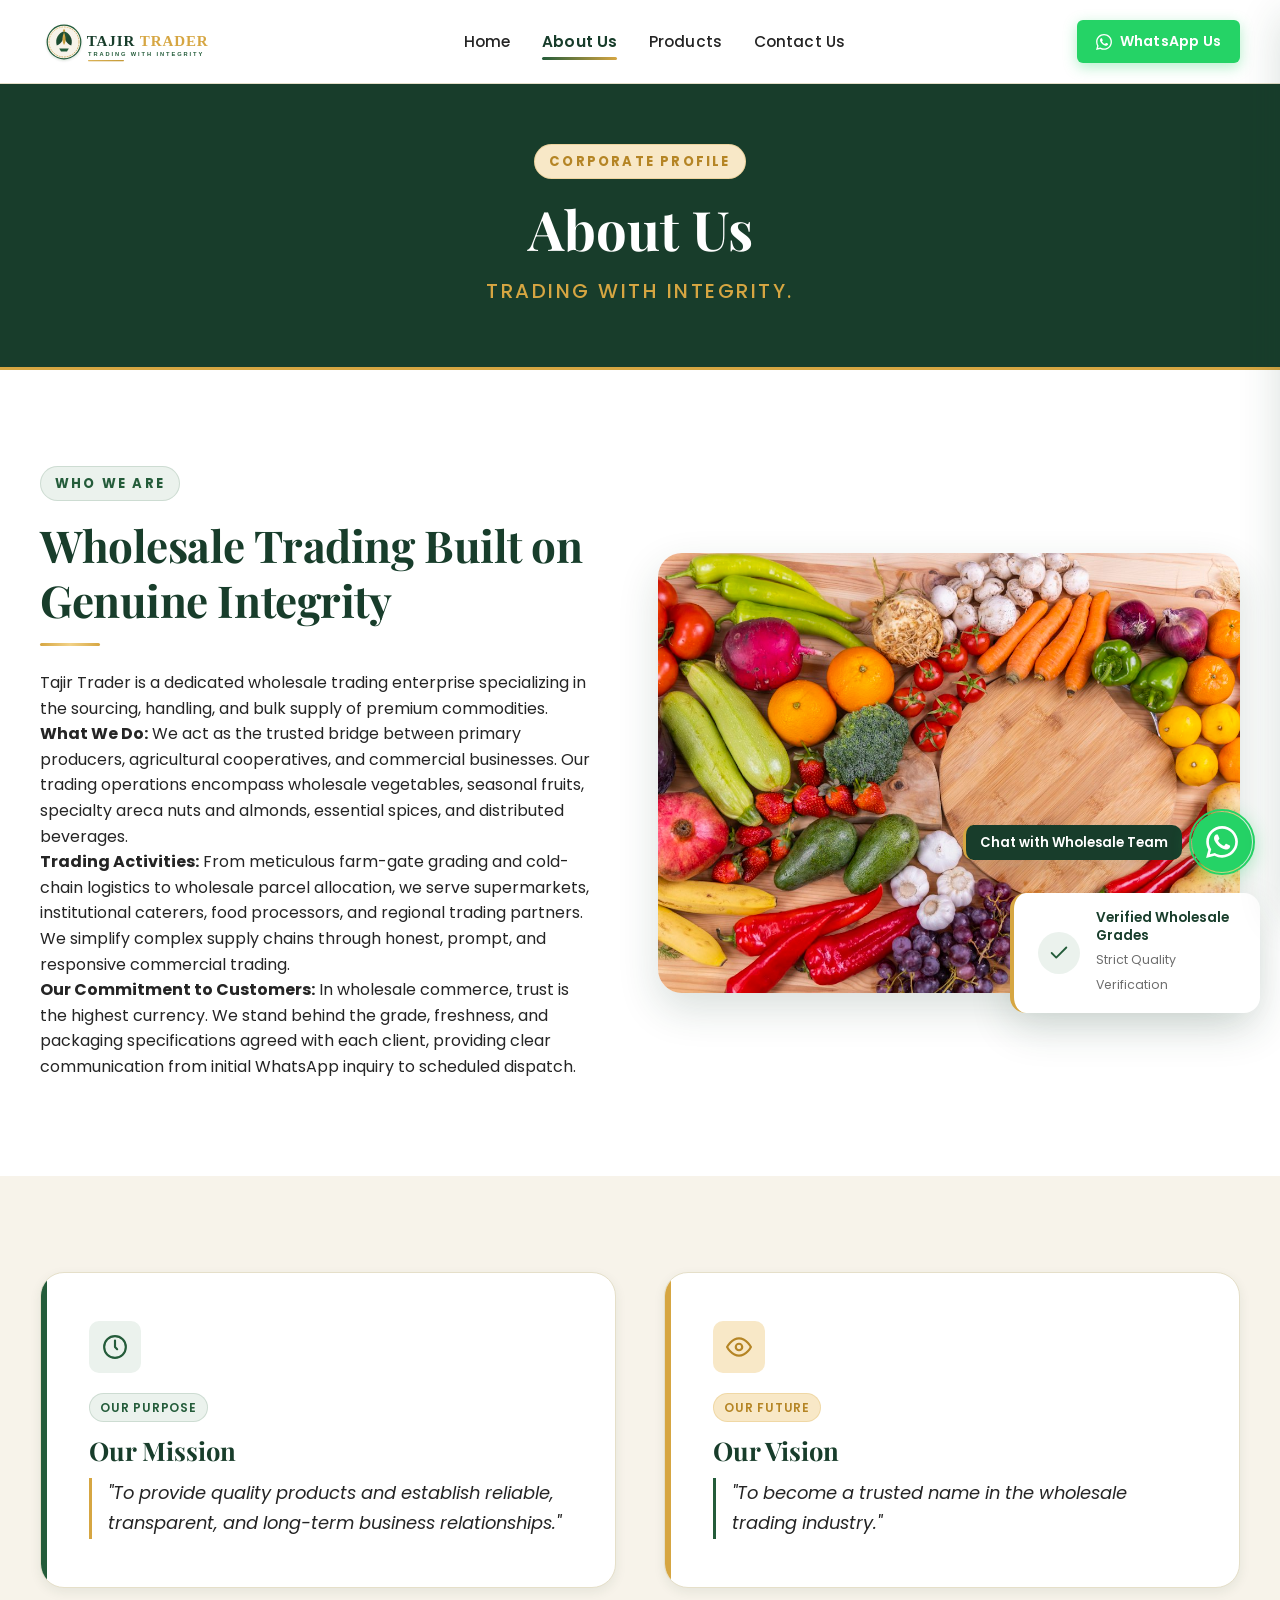
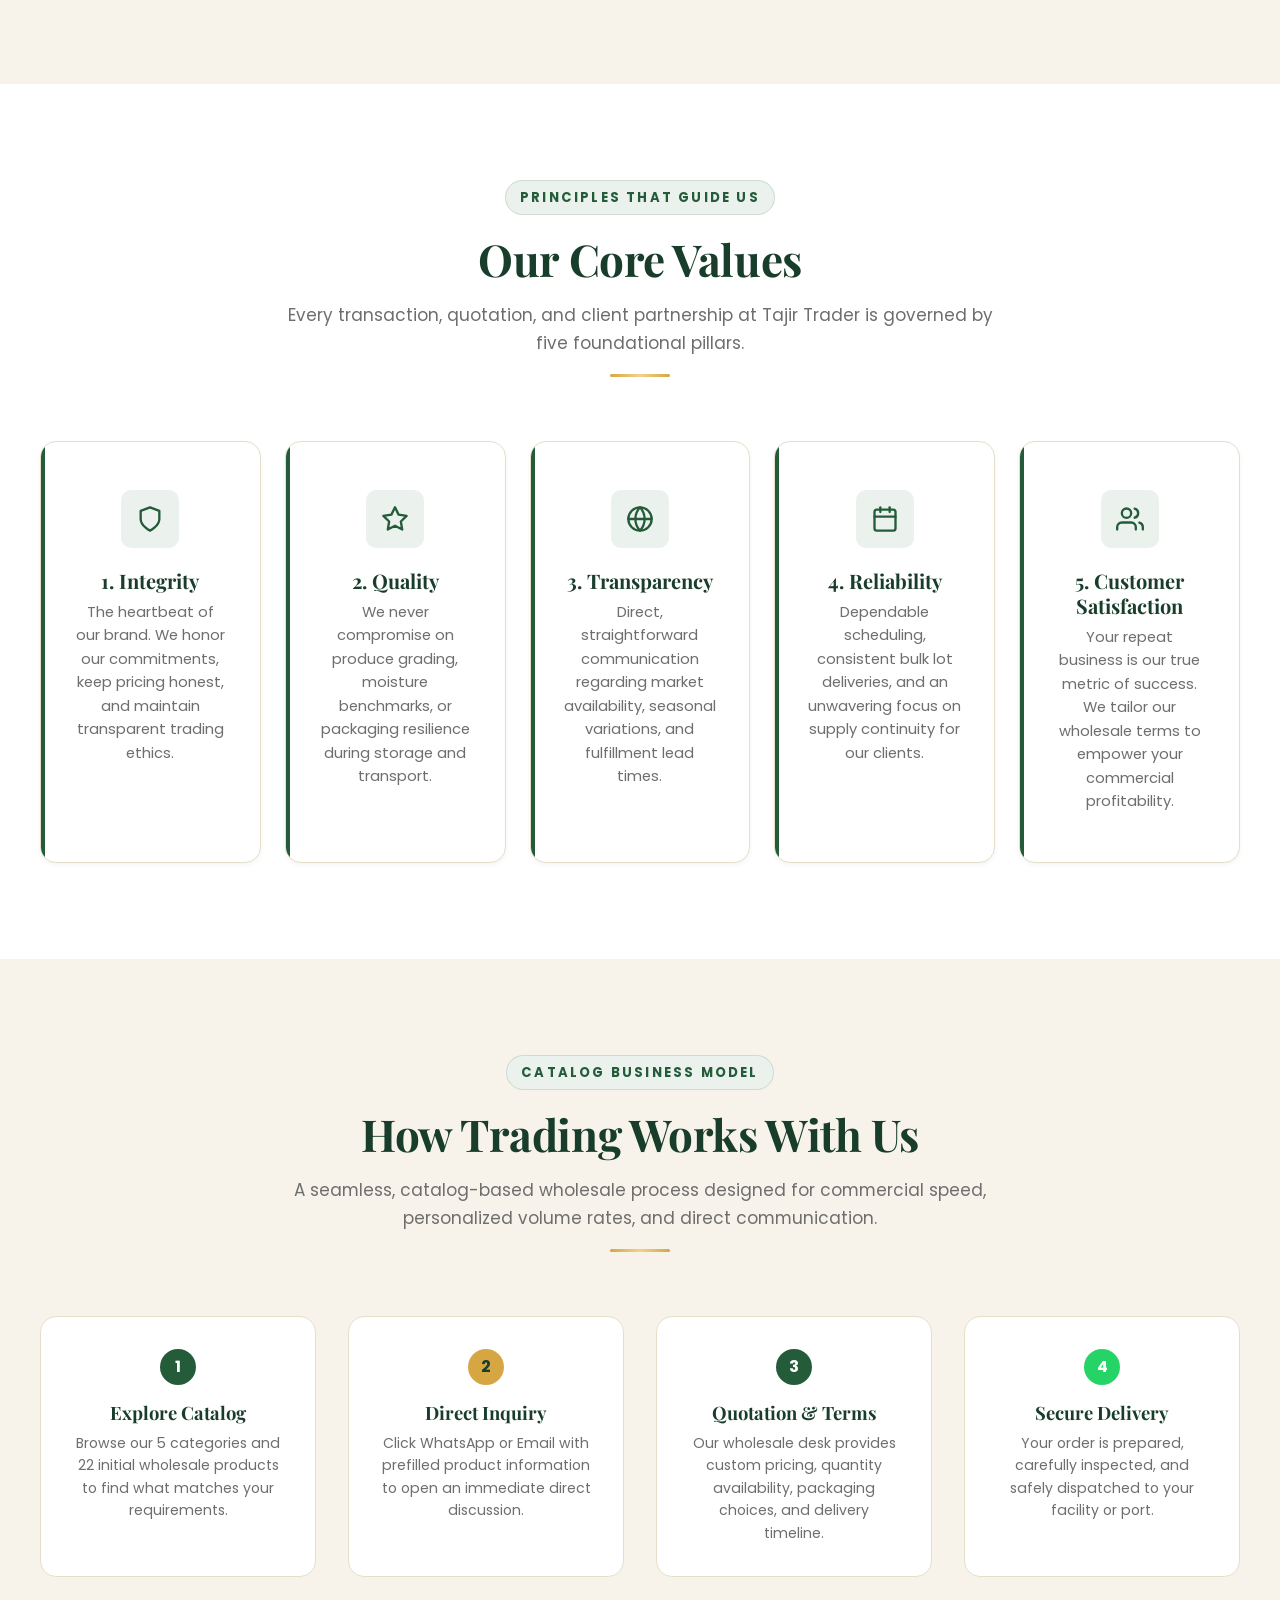
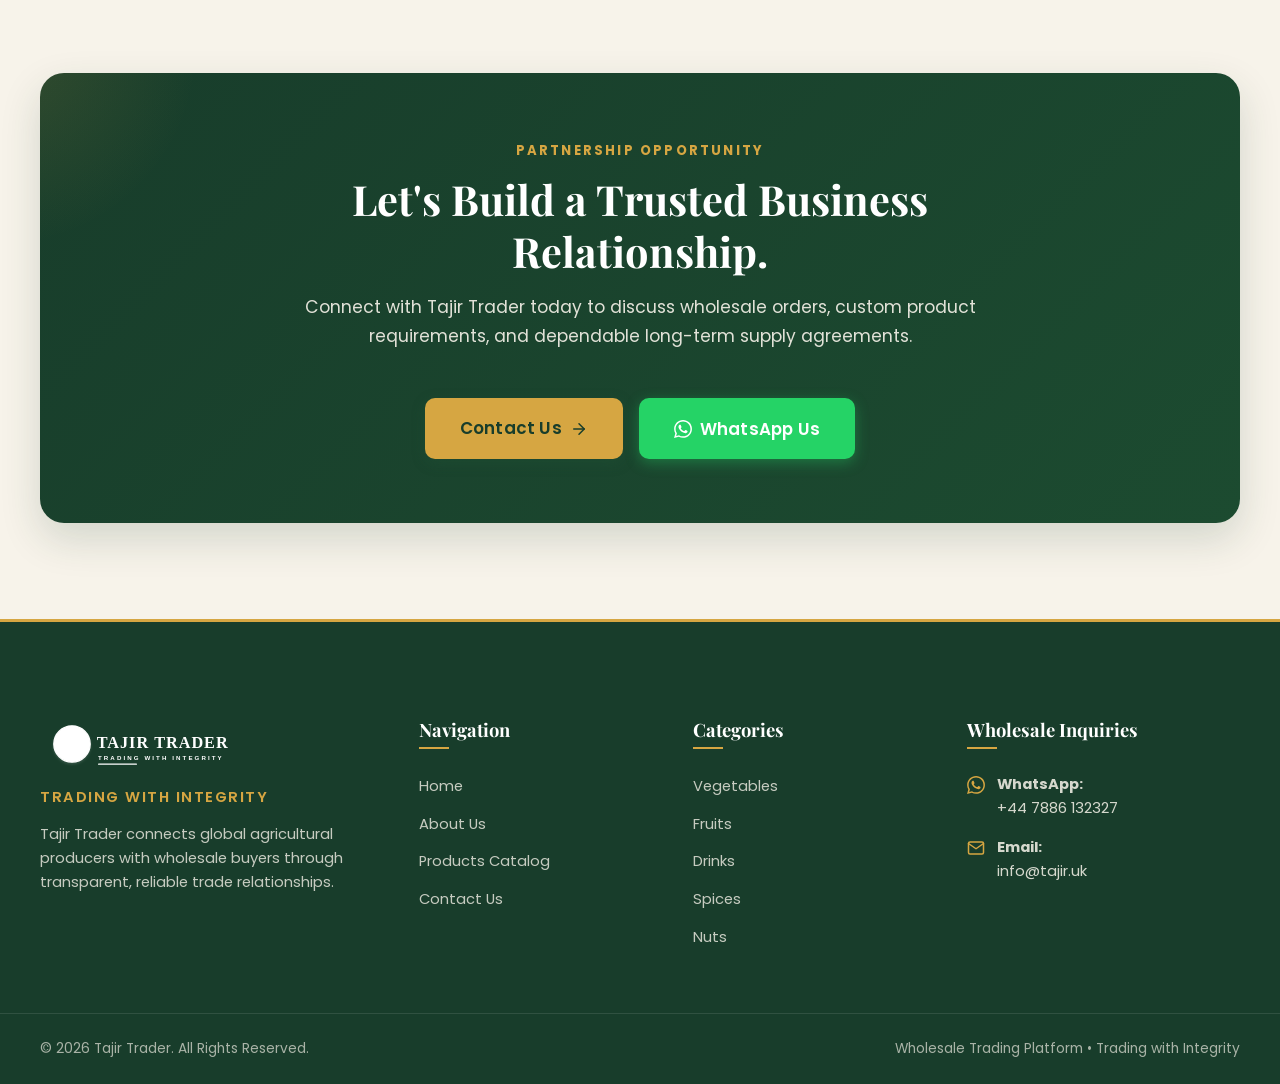
==== about.html @ 96a00ae2 "Initial commit" ====
<!DOCTYPE html>
<html lang="en">
<head>
    <meta charset="UTF-8">
    <meta name="viewport" content="width=device-width, initial-scale=1.0">
    <title>About Us — Tajir Trader | Trading with Integrity</title>
    <meta name="description" content="Learn about Tajir Trader: our wholesale trading philosophy, mission, vision, and core values. Trading with integrity across agricultural produce, spices, nuts, and drinks.">
    <meta name="keywords" content="About Tajir Trader, wholesale trader, commercial trading company, wholesale mission, trading values">
    
    <!-- Open Graph Metadata -->
    <meta property="og:title" content="About Tajir Trader — Trading with Integrity">
    <meta property="og:description" content="Discover our mission to provide quality products and establish reliable, transparent, and long-term wholesale relationships.">
    <meta property="og:type" content="website">
    <meta property="og:image" content="assets/images/about.jpg">
    
    <!-- Favicon -->
    <link rel="icon" type="image/svg+xml" href="assets/icons/favicon.svg">
    <link rel="alternate icon" type="image/png" href="assets/icons/favicon.png">

    <!-- Google Fonts -->
    <link rel="preconnect" href="https://fonts.googleapis.com">
    <link rel="preconnect" href="https://fonts.gstatic.com" crossorigin>
    <link href="https://fonts.googleapis.com/css2?family=Playfair+Display:ital,wght@0,600;0,700;0,800;1,600&family=Poppins:wght@400;500;600;700&display=swap" rel="stylesheet">

    <!-- Stylesheets -->
    <link rel="stylesheet" href="css/style.css">
    <link rel="stylesheet" href="css/responsive.css">
</head>
<body>

    <!-- ====================================================================
         SITE HEADER
         ==================================================================== -->
    <header class="site-header" id="siteHeader">
        <div class="container header-container">
            <a href="index.html" class="brand-link" aria-label="Tajir Trader — Homepage">
                <img src="assets/images/logo.svg" alt="Tajir Trader Logo" class="brand-logo-img" width="220" height="55">
            </a>

            <nav class="main-nav" aria-label="Primary Navigation">
                <ul class="nav-list">
                    <li><a href="index.html" class="nav-link">Home</a></li>
                    <li><a href="about.html" class="nav-link active">About Us</a></li>
                    <li><a href="products.html" class="nav-link">Products</a></li>
                    <li><a href="contact.html" class="nav-link">Contact Us</a></li>
                </ul>
            </nav>

            <div class="header-actions">
                <button type="button" class="btn btn-whatsapp btn-sm header-cta-btn" onclick="contactOnWhatsApp('')">
                    <svg xmlns="http://www.w3.org/2000/svg" width="16" height="16" viewBox="0 0 24 24" fill="currentColor">
                        <path d="M.057 24l1.687-6.163c-1.041-1.804-1.588-3.849-1.587-5.946.003-6.556 5.338-11.891 11.893-11.891 3.181.001 6.167 1.24 8.413 3.488 2.245 2.248 3.481 5.236 3.48 8.414-.003 6.557-5.338 11.892-11.893 11.892-1.99-.001-3.951-.5-5.688-1.448l-6.305 1.654zm6.597-3.807c1.676.995 3.276 1.591 5.392 1.592 5.448 0 9.886-4.434 9.889-9.885.002-5.462-4.415-9.89-9.881-9.892-5.452 0-9.887 4.434-9.889 9.884-.001 2.225.651 3.891 1.746 5.634l-.999 3.648 3.742-.981zm11.387-5.464c-.074-.124-.272-.198-.57-.347-.297-.149-1.758-.868-2.031-.967-.272-.099-.47-.149-.669.149-.198.297-.768.967-.941 1.165-.173.198-.347.223-.644.074-.297-.149-1.255-.462-2.39-1.475-.883-.788-1.48-1.761-1.653-2.059-.173-.297-.018-.458.13-.606.134-.133.297-.347.446-.521.151-.172.2-.296.3-.495.099-.198.05-.372-.025-.521-.075-.148-.669-1.611-.916-2.206-.242-.579-.487-.501-.669-.51l-.57-.01c-.198 0-.52.074-.792.372s-1.04 1.016-1.04 2.479 1.065 2.876 1.213 3.074c.149.198 2.095 3.2 5.076 4.487.709.306 1.263.489 1.694.626.712.226 1.36.194 1.872.118.571-.085 1.758-.719 2.006-1.413.248-.695.248-1.29.173-1.414z"/>
                    </svg>
                    <span class="btn-text">WhatsApp Us</span>
                </button>
                <button type="button" class="menu-toggle" id="menuToggle" aria-label="Toggle navigation menu" aria-expanded="false">
                    <span class="hamburger-box">
                        <span class="hamburger-line"></span>
                        <span class="hamburger-line"></span>
                        <span class="hamburger-line"></span>
                    </span>
                </button>
            </div>
        </div>
    </header>

    <!-- Mobile Navigation Drawer -->
    <div class="mobile-nav-backdrop" id="mobileNavBackdrop"></div>
    <div class="mobile-nav-drawer" id="mobileNavDrawer" aria-hidden="true">
        <div>
            <div class="mobile-nav-header">
                <img src="assets/images/logo.svg" alt="Tajir Trader Logo" style="height: 38px; width: auto;">
                <button type="button" class="mobile-nav-close-btn" id="mobileNavClose" aria-label="Close navigation menu">&times;</button>
            </div>
            <ul class="mobile-nav-list">
                <li><a href="index.html" class="mobile-nav-link">Home <span>&rarr;</span></a></li>
                <li><a href="about.html" class="mobile-nav-link active">About Us <span>&rarr;</span></a></li>
                <li><a href="products.html" class="mobile-nav-link">Products <span>&rarr;</span></a></li>
                <li><a href="contact.html" class="mobile-nav-link">Contact Us <span>&rarr;</span></a></li>
            </ul>
        </div>
        <div class="mobile-nav-contact">
            <button type="button" class="btn btn-whatsapp" onclick="contactOnWhatsApp('')" style="width: 100%;">
                WhatsApp Inquiry
            </button>
            <a href="mailto:info@tajir.uk?subject=General%20Wholesale%20Inquiry%20%E2%80%93%20Tajir%20Trader" class="btn btn-secondary" onclick="contactByEmail(''); return true;" target="_blank" rel="noopener noreferrer" style="width: 100%; display: flex; align-items: center; justify-content: center;">
                Email Inquiries
            </a>
        </div>
    </div>

    <main>
        <!-- ====================================================================
             SECTION 1: PAGE HEADER
             ==================================================================== -->
        <section class="section-dark" style="padding: 60px 0; border-bottom: 3px solid var(--color-golden);">
            <div class="container" style="text-align: center;">
                <span class="section-tag gold">Corporate Profile</span>
                <h1 style="font-size: clamp(2.4rem, 4.5vw, 3.4rem); margin-bottom: 12px; color: var(--color-white);">About Us</h1>
                <p style="font-size: 1.25rem; font-weight: 500; color: var(--color-golden); letter-spacing: 2.5px; text-transform: uppercase;">
                    Trading with Integrity.
                </p>
            </div>
        </section>

        <!-- ====================================================================
             SECTION 2: COMPANY INTRODUCTION
             ==================================================================== -->
        <section class="section section-alt">
            <div class="container">
                <div class="welcome-grid">
                    <div>
                        <span class="section-tag">Who We Are</span>
                        <h2 class="section-title">Wholesale Trading Built on Genuine Integrity</h2>
                        <div class="gold-divider" style="margin: 0 0 24px 0;"></div>
                        
                        <p class="welcome-lead">
                            Tajir Trader is a dedicated wholesale trading enterprise specializing in the sourcing, handling, and bulk supply of premium commodities.
                        </p>
                        
                        <p>
                            <strong>What We Do:</strong> We act as the trusted bridge between primary producers, agricultural cooperatives, and commercial businesses. Our trading operations encompass wholesale vegetables, seasonal fruits, specialty areca nuts and almonds, essential spices, and distributed beverages.
                        </p>
                        
                        <p>
                            <strong>Trading Activities:</strong> From meticulous farm-gate grading and cold-chain logistics to wholesale parcel allocation, we serve supermarkets, institutional caterers, food processors, and regional trading partners. We simplify complex supply chains through honest, prompt, and responsive commercial trading.
                        </p>
                        
                        <p>
                            <strong>Our Commitment to Customers:</strong> In wholesale commerce, trust is the highest currency. We stand behind the grade, freshness, and packaging specifications agreed with each client, providing clear communication from initial WhatsApp inquiry to scheduled dispatch.
                        </p>
                    </div>

                    <div class="welcome-image-wrapper">
                        <img src="assets/images/about.jpg" alt="Agricultural Wholesale Operations — Tajir Trader" class="welcome-main-img" width="560" height="440" loading="lazy">
                        <div class="welcome-floating-badge">
                            <div class="badge-icon">
                                <svg xmlns="http://www.w3.org/2000/svg" width="22" height="22" viewBox="0 0 24 24" fill="none" stroke="currentColor" stroke-width="2" stroke-linecap="round" stroke-linejoin="round">
                                    <polyline points="20 6 9 17 4 12"></polyline>
                                </svg>
                            </div>
                            <div>
                                <p>Verified Wholesale Grades</p>
                                <span style="font-size: 0.78rem; color: #6E6E6E;">Strict Quality Verification</span>
                            </div>
                        </div>
                    </div>
                </div>
            </div>
        </section>

        <!-- ====================================================================
             SECTION 3 & 4: MISSION & VISION
             ==================================================================== -->
        <section class="section section-warm">
            <div class="container">
                <div class="about-mv-grid" style="display: grid; grid-template-columns: repeat(auto-fit, minmax(280px, 1fr)); gap: var(--space-2xl);">
                    <!-- Mission Box -->
                    <div style="background-color: var(--color-white); padding: var(--space-2xl); border-radius: var(--radius-xl); border: 1px solid var(--color-border); box-shadow: var(--shadow-md); position: relative; overflow: hidden;">
                        <div style="position: absolute; top: 0; left: 0; width: 6px; height: 100%; background-color: var(--color-forest);"></div>
                        <div style="width: 52px; height: 52px; background-color: var(--color-forest-subtle); color: var(--color-forest); border-radius: var(--radius-md); display: flex; align-items: center; justify-content: center; margin-bottom: 20px;">
                            <svg xmlns="http://www.w3.org/2000/svg" width="26" height="26" viewBox="0 0 24 24" fill="none" stroke="currentColor" stroke-width="2" stroke-linecap="round" stroke-linejoin="round">
                                <circle cx="12" cy="12" r="10"></circle>
                                <polyline points="12 6 12 12 14 14"></polyline>
                            </svg>
                        </div>
                        <span class="badge badge-category" style="margin-bottom: 12px;">Our Purpose</span>
                        <h3 style="font-size: 1.6rem; color: var(--color-forest-dark); margin-bottom: 12px;">Our Mission</h3>
                        <p style="font-size: 1.12rem; color: var(--color-charcoal); line-height: 1.7; font-style: italic; border-left: 3px solid var(--color-golden); padding-left: 16px;">
                            "To provide quality products and establish reliable, transparent, and long-term business relationships."
                        </p>
                    </div>

                    <!-- Vision Box -->
                    <div style="background-color: var(--color-white); padding: var(--space-2xl); border-radius: var(--radius-xl); border: 1px solid var(--color-border); box-shadow: var(--shadow-md); position: relative; overflow: hidden;">
                        <div style="position: absolute; top: 0; left: 0; width: 6px; height: 100%; background-color: var(--color-golden);"></div>
                        <div style="width: 52px; height: 52px; background-color: var(--color-golden-light); color: var(--color-golden-dark); border-radius: var(--radius-md); display: flex; align-items: center; justify-content: center; margin-bottom: 20px;">
                            <svg xmlns="http://www.w3.org/2000/svg" width="26" height="26" viewBox="0 0 24 24" fill="none" stroke="currentColor" stroke-width="2" stroke-linecap="round" stroke-linejoin="round">
                                <path d="M1 12s4-8 11-8 11 8 11 8-4 8-11 8-11-8-11-8z"></path>
                                <circle cx="12" cy="12" r="3"></circle>
                            </svg>
                        </div>
                        <span class="badge badge-gold" style="margin-bottom: 12px;">Our Future</span>
                        <h3 style="font-size: 1.6rem; color: var(--color-forest-dark); margin-bottom: 12px;">Our Vision</h3>
                        <p style="font-size: 1.12rem; color: var(--color-charcoal); line-height: 1.7; font-style: italic; border-left: 3px solid var(--color-forest); padding-left: 16px;">
                            "To become a trusted name in the wholesale trading industry."
                        </p>
                    </div>
                </div>
            </div>
        </section>

        <!-- ====================================================================
             SECTION 5: CORE VALUES
             ==================================================================== -->
        <section class="section section-alt">
            <div class="container">
                <div class="section-header">
                    <span class="section-tag">Principles That Guide Us</span>
                    <h2 class="section-title">Our Core Values</h2>
                    <p class="section-subtitle">
                        Every transaction, quotation, and client partnership at Tajir Trader is governed by five foundational pillars.
                    </p>
                    <div class="gold-divider"></div>
                </div>

                <div class="about-values-grid" style="display: grid; grid-template-columns: repeat(auto-fit, minmax(220px, 1fr)); gap: var(--space-lg);">
                    <!-- Value 1: Integrity -->
                    <div class="advantage-card" style="text-align: center;">
                        <div class="advantage-icon-box" style="margin: 0 auto 20px;">
                            <svg xmlns="http://www.w3.org/2000/svg" width="28" height="28" viewBox="0 0 24 24" fill="none" stroke="currentColor" stroke-width="2" stroke-linecap="round" stroke-linejoin="round">
                                <path d="M12 22s8-4 8-10V5l-8-3-8 3v7c0 6 8 10 8 10z"></path>
                            </svg>
                        </div>
                        <h3 class="advantage-title">1. Integrity</h3>
                        <p class="advantage-desc">
                            The heartbeat of our brand. We honor our commitments, keep pricing honest, and maintain transparent trading ethics.
                        </p>
                    </div>

                    <!-- Value 2: Quality -->
                    <div class="advantage-card" style="text-align: center;">
                        <div class="advantage-icon-box" style="margin: 0 auto 20px;">
                            <svg xmlns="http://www.w3.org/2000/svg" width="28" height="28" viewBox="0 0 24 24" fill="none" stroke="currentColor" stroke-width="2" stroke-linecap="round" stroke-linejoin="round">
                                <polygon points="12 2 15.09 8.26 22 9.27 17 14.14 18.18 21.02 12 17.77 5.82 21.02 7 14.14 2 9.27 8.91 8.26 12 2"></polygon>
                            </svg>
                        </div>
                        <h3 class="advantage-title">2. Quality</h3>
                        <p class="advantage-desc">
                            We never compromise on produce grading, moisture benchmarks, or packaging resilience during storage and transport.
                        </p>
                    </div>

                    <!-- Value 3: Transparency -->
                    <div class="advantage-card" style="text-align: center;">
                        <div class="advantage-icon-box" style="margin: 0 auto 20px;">
                            <svg xmlns="http://www.w3.org/2000/svg" width="28" height="28" viewBox="0 0 24 24" fill="none" stroke="currentColor" stroke-width="2" stroke-linecap="round" stroke-linejoin="round">
                                <circle cx="12" cy="12" r="10"></circle>
                                <line x1="2" y1="12" x2="22" y2="12"></line>
                                <path d="M12 2a15.3 15.3 0 0 1 4 10 15.3 15.3 0 0 1-4 10 15.3 15.3 0 0 1-4-10 15.3 15.3 0 0 1 4-10z"></path>
                            </svg>
                        </div>
                        <h3 class="advantage-title">3. Transparency</h3>
                        <p class="advantage-desc">
                            Direct, straightforward communication regarding market availability, seasonal variations, and fulfillment lead times.
                        </p>
                    </div>

                    <!-- Value 4: Reliability -->
                    <div class="advantage-card" style="text-align: center;">
                        <div class="advantage-icon-box" style="margin: 0 auto 20px;">
                            <svg xmlns="http://www.w3.org/2000/svg" width="28" height="28" viewBox="0 0 24 24" fill="none" stroke="currentColor" stroke-width="2" stroke-linecap="round" stroke-linejoin="round">
                                <rect x="3" y="4" width="18" height="18" rx="2" ry="2"></rect>
                                <line x1="16" y1="2" x2="16" y2="6"></line>
                                <line x1="8" y1="2" x2="8" y2="6"></line>
                                <line x1="3" y1="10" x2="21" y2="10"></line>
                            </svg>
                        </div>
                        <h3 class="advantage-title">4. Reliability</h3>
                        <p class="advantage-desc">
                            Dependable scheduling, consistent bulk lot deliveries, and an unwavering focus on supply continuity for our clients.
                        </p>
                    </div>

                    <!-- Value 5: Customer Satisfaction -->
                    <div class="advantage-card" style="text-align: center;">
                        <div class="advantage-icon-box" style="margin: 0 auto 20px;">
                            <svg xmlns="http://www.w3.org/2000/svg" width="28" height="28" viewBox="0 0 24 24" fill="none" stroke="currentColor" stroke-width="2" stroke-linecap="round" stroke-linejoin="round">
                                <path d="M17 21v-2a4 4 0 0 0-4-4H5a4 4 0 0 0-4 4v2"></path>
                                <circle cx="9" cy="7" r="4"></circle>
                                <path d="M23 21v-2a4 4 0 0 0-3-3.87"></path>
                                <path d="M16 3.13a4 4 0 0 1 0 7.75"></path>
                            </svg>
                        </div>
                        <h3 class="advantage-title">5. Customer Satisfaction</h3>
                        <p class="advantage-desc">
                            Your repeat business is our true metric of success. We tailor our wholesale terms to empower your commercial profitability.
                        </p>
                    </div>
                </div>
            </div>
        </section>

        <!-- ====================================================================
             HOW WHOLESALE TRADING WORKS (Process Section)
             ==================================================================== -->
        <section class="section section-warm">
            <div class="container">
                <div class="section-header">
                    <span class="section-tag">Catalog Business Model</span>
                    <h2 class="section-title">How Trading Works With Us</h2>
                    <p class="section-subtitle">
                        A seamless, catalog-based wholesale process designed for commercial speed, personalized volume rates, and direct communication.
                    </p>
                    <div class="gold-divider"></div>
                </div>

                <div style="display: grid; grid-template-columns: repeat(auto-fit, minmax(240px, 1fr)); gap: var(--space-xl); position: relative;">
                    <!-- Step 1 -->
                    <div style="background-color: var(--color-white); padding: var(--space-xl); border-radius: var(--radius-lg); border: 1px solid var(--color-border); text-align: center;">
                        <span style="display: inline-block; width: 36px; height: 36px; border-radius: 50%; background-color: var(--color-forest); color: var(--color-white); font-weight: 700; line-height: 36px; margin-bottom: 16px;">1</span>
                        <h4 style="font-size: 1.15rem; margin-bottom: 8px;">Explore Catalog</h4>
                        <p style="font-size: 0.88rem; color: var(--color-muted);">Browse our 5 categories and 22 initial wholesale products to find what matches your requirements.</p>
                    </div>

                    <!-- Step 2 -->
                    <div style="background-color: var(--color-white); padding: var(--space-xl); border-radius: var(--radius-lg); border: 1px solid var(--color-border); text-align: center;">
                        <span style="display: inline-block; width: 36px; height: 36px; border-radius: 50%; background-color: var(--color-golden); color: var(--color-forest-dark); font-weight: 700; line-height: 36px; margin-bottom: 16px;">2</span>
                        <h4 style="font-size: 1.15rem; margin-bottom: 8px;">Direct Inquiry</h4>
                        <p style="font-size: 0.88rem; color: var(--color-muted);">Click WhatsApp or Email with prefilled product information to open an immediate direct discussion.</p>
                    </div>

                    <!-- Step 3 -->
                    <div style="background-color: var(--color-white); padding: var(--space-xl); border-radius: var(--radius-lg); border: 1px solid var(--color-border); text-align: center;">
                        <span style="display: inline-block; width: 36px; height: 36px; border-radius: 50%; background-color: var(--color-forest); color: var(--color-white); font-weight: 700; line-height: 36px; margin-bottom: 16px;">3</span>
                        <h4 style="font-size: 1.15rem; margin-bottom: 8px;">Quotation & Terms</h4>
                        <p style="font-size: 0.88rem; color: var(--color-muted);">Our wholesale desk provides custom pricing, quantity availability, packaging choices, and delivery timeline.</p>
                    </div>

                    <!-- Step 4 -->
                    <div style="background-color: var(--color-white); padding: var(--space-xl); border-radius: var(--radius-lg); border: 1px solid var(--color-border); text-align: center;">
                        <span style="display: inline-block; width: 36px; height: 36px; border-radius: 50%; background-color: var(--color-whatsapp); color: var(--color-white); font-weight: 700; line-height: 36px; margin-bottom: 16px;">4</span>
                        <h4 style="font-size: 1.15rem; margin-bottom: 8px;">Secure Delivery</h4>
                        <p style="font-size: 0.88rem; color: var(--color-muted);">Your order is prepared, carefully inspected, and safely dispatched to your facility or port.</p>
                    </div>
                </div>
            </div>
        </section>

        <!-- ====================================================================
             SECTION 6: CONTACT CTA
             ==================================================================== -->
        <section class="section" style="padding-top: 0;">
            <div class="container">
                <div class="cta-banner">
                    <div class="cta-content">
                        <span class="cta-tag">Partnership Opportunity</span>
                        <h2 class="cta-title">Let's Build a Trusted Business Relationship.</h2>
                        <p class="cta-desc">
                            Connect with Tajir Trader today to discuss wholesale orders, custom product requirements, and dependable long-term supply agreements.
                        </p>
                        <div class="cta-actions">
                            <a href="contact.html" class="btn btn-primary btn-lg" style="background-color: var(--color-golden); color: var(--color-forest-dark);">
                                Contact Us
                                <svg xmlns="http://www.w3.org/2000/svg" width="18" height="18" viewBox="0 0 24 24" fill="none" stroke="currentColor" stroke-width="2" stroke-linecap="round" stroke-linejoin="round">
                                    <line x1="5" y1="12" x2="19" y2="12"></line>
                                    <polyline points="12 5 19 12 12 19"></polyline>
                                </svg>
                            </a>
                            <button type="button" class="btn btn-whatsapp btn-lg" onclick="contactOnWhatsApp('')">
                                <svg xmlns="http://www.w3.org/2000/svg" width="18" height="18" viewBox="0 0 24 24" fill="currentColor">
                                    <path d="M.057 24l1.687-6.163c-1.041-1.804-1.588-3.849-1.587-5.946.003-6.556 5.338-11.891 11.893-11.891 3.181.001 6.167 1.24 8.413 3.488 2.245 2.248 3.481 5.236 3.48 8.414-.003 6.557-5.338 11.892-11.893 11.892-1.99-.001-3.951-.5-5.688-1.448l-6.305 1.654zm6.597-3.807c1.676.995 3.276 1.591 5.392 1.592 5.448 0 9.886-4.434 9.889-9.885.002-5.462-4.415-9.89-9.881-9.892-5.452 0-9.887 4.434-9.889 9.884-.001 2.225.651 3.891 1.746 5.634l-.999 3.648 3.742-.981zm11.387-5.464c-.074-.124-.272-.198-.57-.347-.297-.149-1.758-.868-2.031-.967-.272-.099-.47-.149-.669.149-.198.297-.768.967-.941 1.165-.173.198-.347.223-.644.074-.297-.149-1.255-.462-2.39-1.475-.883-.788-1.48-1.761-1.653-2.059-.173-.297-.018-.458.13-.606.134-.133.297-.347.446-.521.151-.172.2-.296.3-.495.099-.198.05-.372-.025-.521-.075-.148-.669-1.611-.916-2.206-.242-.579-.487-.501-.669-.51l-.57-.01c-.198 0-.52.074-.792.372s-1.04 1.016-1.04 2.479 1.065 2.876 1.213 3.074c.149.198 2.095 3.2 5.076 4.487.709.306 1.263.489 1.694.626.712.226 1.36.194 1.872.118.571-.085 1.758-.719 2.006-1.413.248-.695.248-1.29.173-1.414z"/>
                                </svg>
                                WhatsApp Us
                            </button>
                        </div>
                    </div>
                </div>
            </div>
        </section>
    </main>

    <!-- ====================================================================
         FOOTER
         ==================================================================== -->
    <footer class="site-footer">
        <div class="container footer-grid">
            <div class="footer-brand">
                <a href="index.html">
                    <img src="assets/images/logo.svg" alt="Tajir Trader" class="footer-logo-img" width="220" height="55">
                </a>
                <p class="footer-tagline">Trading with Integrity</p>
                <p class="footer-intro">
                    Tajir Trader connects global agricultural producers with wholesale buyers through transparent, reliable trade relationships.
                </p>
            </div>

            <div>
                <h3 class="footer-col-title">Navigation</h3>
                <ul class="footer-links-list">
                    <li><a href="index.html" class="footer-link">Home</a></li>
                    <li><a href="about.html" class="footer-link">About Us</a></li>
                    <li><a href="products.html" class="footer-link">Products Catalog</a></li>
                    <li><a href="contact.html" class="footer-link">Contact Us</a></li>
                </ul>
            </div>

            <div>
                <h3 class="footer-col-title">Categories</h3>
                <ul class="footer-links-list">
                    <li><a href="products.html?category=Vegetables" class="footer-link">Vegetables</a></li>
                    <li><a href="products.html?category=Fruits" class="footer-link">Fruits</a></li>
                    <li><a href="products.html?category=Drinks" class="footer-link">Drinks</a></li>
                    <li><a href="products.html?category=Spices" class="footer-link">Spices</a></li>
                    <li><a href="products.html?category=Nuts" class="footer-link">Nuts</a></li>
                </ul>
            </div>

            <div>
                <h3 class="footer-col-title">Wholesale Inquiries</h3>
                <div class="footer-contact-list">
                    <div class="footer-contact-item">
                        <svg xmlns="http://www.w3.org/2000/svg" width="18" height="18" viewBox="0 0 24 24" fill="currentColor">
                            <path d="M.057 24l1.687-6.163c-1.041-1.804-1.588-3.849-1.587-5.946.003-6.556 5.338-11.891 11.893-11.891 3.181.001 6.167 1.24 8.413 3.488 2.245 2.248 3.481 5.236 3.48 8.414-.003 6.557-5.338 11.892-11.893 11.892-1.99-.001-3.951-.5-5.688-1.448l-6.305 1.654zm6.597-3.807c1.676.995 3.276 1.591 5.392 1.592 5.448 0 9.886-4.434 9.889-9.885.002-5.462-4.415-9.89-9.881-9.892-5.452 0-9.887 4.434-9.889 9.884-.001 2.225.651 3.891 1.746 5.634l-.999 3.648 3.742-.981zm11.387-5.464c-.074-.124-.272-.198-.57-.347-.297-.149-1.758-.868-2.031-.967-.272-.099-.47-.149-.669.149-.198.297-.768.967-.941 1.165-.173.198-.347.223-.644.074-.297-.149-1.255-.462-2.39-1.475-.883-.788-1.48-1.761-1.653-2.059-.173-.297-.018-.458.13-.606.134-.133.297-.347.446-.521.151-.172.2-.296.3-.495.099-.198.05-.372-.025-.521-.075-.148-.669-1.611-.916-2.206-.242-.579-.487-.501-.669-.51l-.57-.01c-.198 0-.52.074-.792.372s-1.04 1.016-1.04 2.479 1.065 2.876 1.213 3.074c.149.198 2.095 3.2 5.076 4.487.709.306 1.263.489 1.694.626.712.226 1.36.194 1.872.118.571-.085 1.758-.719 2.006-1.413.248-.695.248-1.29.173-1.414z"/>
                        </svg>
                        <div>
                            <strong>WhatsApp:</strong><br>
                            <a href="javascript:void(0)" onclick="contactOnWhatsApp('')" data-tajir="phoneDisplay">+44 7886 132327</a>
                        </div>
                    </div>
                    <div class="footer-contact-item">
                        <svg xmlns="http://www.w3.org/2000/svg" width="18" height="18" viewBox="0 0 24 24" fill="none" stroke="currentColor" stroke-width="2" stroke-linecap="round" stroke-linejoin="round">
                            <path d="M4 4h16c1.1 0 2 .9 2 2v12c0 1.1-.9 2-2 2H4c-1.1 0-2-.9-2-2V6c0-1.1.9-2 2-2z"></path>
                            <polyline points="22,6 12,13 2,6"></polyline>
                        </svg>
                        <div>
                            <strong>Email:</strong><br>
                            <a href="mailto:info@tajir.uk" data-tajir="email">info@tajir.uk</a>
                        </div>
                    </div>
                </div>
            </div>
        </div>

        <div class="footer-bottom">
            <div class="container footer-bottom-flex">
                <p>&copy; 2026 Tajir Trader. All Rights Reserved.</p>
                <p>Wholesale Trading Platform &bull; Trading with Integrity</p>
            </div>
        </div>
    </footer>

    <!-- Floating WhatsApp -->
    <div class="floating-whatsapp">
        <span class="floating-whatsapp-tooltip">Chat with Wholesale Team</span>
        <a href="javascript:void(0)" class="floating-whatsapp-btn" id="floatingWhatsAppBtn" aria-label="Contact Tajir Trader on WhatsApp">
            <span class="floating-whatsapp-pulse"></span>
            <svg xmlns="http://www.w3.org/2000/svg" width="32" height="32" viewBox="0 0 24 24" fill="currentColor">
                <path d="M.057 24l1.687-6.163c-1.041-1.804-1.588-3.849-1.587-5.946.003-6.556 5.338-11.891 11.893-11.891 3.181.001 6.167 1.24 8.413 3.488 2.245 2.248 3.481 5.236 3.48 8.414-.003 6.557-5.338 11.892-11.893 11.892-1.99-.001-3.951-.5-5.688-1.448l-6.305 1.654zm6.597-3.807c1.676.995 3.276 1.591 5.392 1.592 5.448 0 9.886-4.434 9.889-9.885.002-5.462-4.415-9.89-9.881-9.892-5.452 0-9.887 4.434-9.889 9.884-.001 2.225.651 3.891 1.746 5.634l-.999 3.648 3.742-.981zm11.387-5.464c-.074-.124-.272-.198-.57-.347-.297-.149-1.758-.868-2.031-.967-.272-.099-.47-.149-.669.149-.198.297-.768.967-.941 1.165-.173.198-.347.223-.644.074-.297-.149-1.255-.462-2.39-1.475-.883-.788-1.48-1.761-1.653-2.059-.173-.297-.018-.458.13-.606.134-.133.297-.347.446-.521.151-.172.2-.296.3-.495.099-.198.05-.372-.025-.521-.075-.148-.669-1.611-.916-2.206-.242-.579-.487-.501-.669-.51l-.57-.01c-.198 0-.52.074-.792.372s-1.04 1.016-1.04 2.479 1.065 2.876 1.213 3.074c.149.198 2.095 3.2 5.076 4.487.709.306 1.263.489 1.694.626.712.226 1.36.194 1.872.118.571-.085 1.758-.719 2.006-1.413.248-.695.248-1.29.173-1.414z"/>
            </svg>
        </a>
    </div>

    <!-- Scroll to Top -->
    <button type="button" class="scroll-top-btn" id="scrollTopBtn" aria-label="Scroll back to top">
        <svg xmlns="http://www.w3.org/2000/svg" width="20" height="20" viewBox="0 0 24 24" fill="none" stroke="currentColor" stroke-width="2.5" stroke-linecap="round" stroke-linejoin="round">
            <polyline points="18 15 12 9 6 15"></polyline>
        </svg>
    </button>

    <!-- Scripts -->
    <script src="js/products-data.js"></script>
    <script src="js/main.js"></script>
</body>
</html>
---- css/style.css ----
/* ==========================================================================
   TAJIR TRADER — Main Stylesheet
   Brand Tagline: Trading with Integrity
   Version: 2.0
   ========================================================================== */

/* --------------------------------------------------------------------------
   1. CSS Custom Properties / Design Tokens
   -------------------------------------------------------------------------- */
:root {
    /* Brand Color Palette */
    --color-forest: #245C3A;
    --color-forest-dark: #183D2B;
    --color-forest-light: #2E734A;
    --color-forest-subtle: #EBF2ED;
    --color-warm-beige: #F7F3EA;
    --color-warm-beige-light: #FDFBF7;
    --color-warm-beige-dark: #EAE2D2;
    --color-white: #FFFFFF;
    --color-charcoal: #252525;
    --color-charcoal-light: #4A4A4A;
    --color-muted: #6E6E6E;
    --color-border: #E5DFC9;
    --color-golden: #D6A642;
    --color-golden-light: #F8E8C7;
    --color-golden-dark: #B58525;
    --color-whatsapp: #25D366;
    --color-whatsapp-hover: #20BA5A;

    /* Typography */
    --font-heading: 'Playfair Display', Georgia, 'Times New Roman', serif;
    --font-body: 'Poppins', -apple-system, BlinkMacSystemFont, 'Segoe UI', Roboto, Helvetica, Arial, sans-serif;

    /* Spacing */
    --space-2xs: 4px;
    --space-xs: 8px;
    --space-sm: 12px;
    --space-md: 16px;
    --space-lg: 24px;
    --space-xl: 32px;
    --space-2xl: 48px;
    --space-3xl: 64px;
    --space-4xl: 96px;

    /* Borders & Radius */
    --radius-sm: 6px;
    --radius-md: 10px;
    --radius-lg: 16px;
    --radius-xl: 24px;
    --radius-full: 9999px;

    /* Shadows */
    --shadow-sm: 0 2px 4px rgba(24, 61, 43, 0.05);
    --shadow-md: 0 4px 12px rgba(24, 61, 43, 0.08);
    --shadow-lg: 0 8px 24px rgba(24, 61, 43, 0.12);
    --shadow-xl: 0 16px 40px rgba(24, 61, 43, 0.16);

    /* Layout */
    --container-max: 1240px;
    --header-height: 84px;
    --header-height-mobile: 72px;

    /* Transitions */
    --transition-fast: 0.18s ease;
    --transition-base: 0.28s ease;
    --transition-smooth: 0.4s cubic-bezier(0.16, 1, 0.3, 1);
}

/* --------------------------------------------------------------------------
   2. Reset & Base Elements
   -------------------------------------------------------------------------- */
*, *::before, *::after {
    box-sizing: border-box;
    margin: 0;
    padding: 0;
}

html {
    scroll-behavior: smooth;
    font-size: 16px;
    -webkit-font-smoothing: antialiased;
    -moz-osx-font-smoothing: grayscale;
}

body {
    font-family: var(--font-body);
    font-size: 1rem;
    line-height: 1.6;
    color: var(--color-charcoal);
    background-color: var(--color-warm-beige);
    min-height: 100vh;
    display: flex;
    flex-direction: column;
}

main {
    flex: 1 0 auto;
}

img, svg, picture {
    display: block;
    max-width: 100%;
}

a {
    color: inherit;
    text-decoration: none;
    transition: color var(--transition-fast);
}

button {
    font-family: inherit;
    font-size: inherit;
    cursor: pointer;
    border: none;
    background: none;
    transition: all var(--transition-fast);
}

input, select, textarea {
    font-family: inherit;
    font-size: 1rem;
    color: var(--color-charcoal);
}

ul, ol {
    list-style: none;
}

h1, h2, h3, h4, h5, h6 {
    font-family: var(--font-heading);
    color: var(--color-forest-dark);
    line-height: 1.25;
    font-weight: 700;
}

/* --------------------------------------------------------------------------
   3. Global Utility Classes & Layout
   -------------------------------------------------------------------------- */
.container {
    width: 100%;
    max-width: var(--container-max);
    margin-left: auto;
    margin-right: auto;
    padding-left: 20px;
    padding-right: 20px;
}

.section {
    padding-top: var(--space-4xl);
    padding-bottom: var(--space-4xl);
}

.section-alt {
    background-color: var(--color-white);
}

.section-warm {
    background-color: var(--color-warm-beige);
}

.section-dark {
    background-color: var(--color-forest-dark);
    color: var(--color-warm-beige);
}
.section-dark h1, 
.section-dark h2, 
.section-dark h3 {
    color: var(--color-white);
}

/* Section Header Component */
.section-header {
    text-align: center;
    max-width: 720px;
    margin: 0 auto var(--space-3xl);
}

.section-tag {
    display: inline-flex;
    align-items: center;
    gap: 6px;
    font-size: 0.82rem;
    font-weight: 700;
    text-transform: uppercase;
    letter-spacing: 2.2px;
    color: var(--color-forest);
    background-color: var(--color-forest-subtle);
    padding: 6px 14px;
    border-radius: var(--radius-full);
    margin-bottom: var(--space-md);
    border: 1px solid rgba(36, 92, 58, 0.15);
}

.section-tag.gold {
    color: var(--color-golden-dark);
    background-color: var(--color-golden-light);
    border-color: rgba(214, 166, 66, 0.3);
}

.section-title {
    font-size: clamp(2rem, 3.8vw, 2.75rem);
    margin-bottom: var(--space-md);
    position: relative;
    letter-spacing: -0.01em;
}

.section-subtitle {
    font-size: 1.06rem;
    color: var(--color-muted);
    line-height: 1.65;
}

.section-dark .section-subtitle {
    color: rgba(247, 243, 234, 0.8);
}

/* Decorative Divider */
.gold-divider {
    width: 60px;
    height: 3px;
    background: linear-gradient(90deg, var(--color-golden), #F2D288, var(--color-golden));
    margin: var(--space-md) auto 0;
    border-radius: 2px;
}

/* --------------------------------------------------------------------------
   4. Buttons & Badges
   -------------------------------------------------------------------------- */
.btn {
    display: inline-flex;
    align-items: center;
    justify-content: center;
    gap: 8px;
    padding: 13px 26px;
    border-radius: var(--radius-md);
    font-weight: 600;
    font-size: 0.95rem;
    letter-spacing: 0.2px;
    text-align: center;
    transition: all var(--transition-base);
    white-space: nowrap;
    border: 1.5px solid transparent;
}

.btn-primary {
    background-color: var(--color-forest);
    color: var(--color-white);
    box-shadow: 0 4px 14px rgba(36, 92, 58, 0.25);
}
.btn-primary:hover {
    background-color: var(--color-forest-dark);
    transform: translateY(-2px);
    box-shadow: 0 6px 18px rgba(24, 61, 43, 0.3);
    color: var(--color-white);
}

.btn-secondary {
    background-color: transparent;
    color: var(--color-forest-dark);
    border-color: var(--color-forest);
}
.btn-secondary:hover {
    background-color: var(--color-forest);
    color: var(--color-white);
    transform: translateY(-2px);
}

.btn-outline-white {
    background-color: transparent;
    color: var(--color-white);
    border-color: var(--color-white);
}
.btn-outline-white:hover {
    background-color: var(--color-white);
    color: var(--color-forest-dark);
    transform: translateY(-2px);
}

.btn-whatsapp {
    background-color: var(--color-whatsapp);
    color: var(--color-white);
    box-shadow: 0 4px 14px rgba(37, 211, 102, 0.35);
}
.btn-whatsapp:hover {
    background-color: var(--color-whatsapp-hover);
    transform: translateY(-2px);
    box-shadow: 0 6px 20px rgba(37, 211, 102, 0.45);
    color: var(--color-white);
}

.btn-email {
    background-color: var(--color-forest-dark);
    color: var(--color-white);
    box-shadow: 0 4px 14px rgba(24, 61, 43, 0.2);
}
.btn-email:hover {
    background-color: var(--color-forest);
    transform: translateY(-2px);
    box-shadow: 0 6px 18px rgba(24, 61, 43, 0.3);
    color: var(--color-white);
}

.btn-sm {
    padding: 8px 16px;
    font-size: 0.86rem;
    border-radius: var(--radius-sm);
}

.btn-lg {
    padding: 16px 34px;
    font-size: 1.05rem;
    border-radius: var(--radius-md);
}

.badge {
    display: inline-flex;
    align-items: center;
    gap: 4px;
    padding: 4px 10px;
    font-size: 0.75rem;
    font-weight: 600;
    text-transform: uppercase;
    letter-spacing: 0.8px;
    border-radius: var(--radius-full);
}

.badge-category {
    background-color: var(--color-forest-subtle);
    color: var(--color-forest);
    border: 1px solid rgba(36, 92, 58, 0.15);
}

.badge-gold {
    background-color: var(--color-golden-light);
    color: var(--color-golden-dark);
    border: 1px solid rgba(214, 166, 66, 0.25);
}

/* --------------------------------------------------------------------------
   5. Site Header & Navigation
   -------------------------------------------------------------------------- */
.site-header {
    position: sticky;
    top: 0;
    z-index: 1000;
    background-color: var(--color-white);
    border-bottom: 1px solid var(--color-border);
    transition: box-shadow var(--transition-base), background-color var(--transition-base);
    height: var(--header-height);
}

.site-header.scrolled {
    box-shadow: var(--shadow-md);
    background-color: rgba(255, 255, 255, 0.98);
    backdrop-filter: blur(8px);
}

.header-container {
    height: 100%;
    display: flex;
    align-items: center;
    justify-content: space-between;
    gap: var(--space-lg);
}

/* Logo */
.brand-link {
    display: flex;
    align-items: center;
    gap: 12px;
    text-decoration: none;
}

.brand-logo-img {
    height: 48px;
    width: auto;
    object-fit: contain;
}

/* Desktop Navigation */
.main-nav {
    display: flex;
    align-items: center;
    gap: var(--space-xl);
}

.nav-list {
    display: flex;
    align-items: center;
    gap: var(--space-xl);
}

.nav-link {
    font-size: 0.96rem;
    font-weight: 500;
    color: var(--color-charcoal);
    padding: 8px 0;
    position: relative;
    letter-spacing: 0.1px;
}

.nav-link::after {
    content: '';
    position: absolute;
    bottom: 0;
    left: 0;
    width: 0;
    height: 2.5px;
    background: linear-gradient(90deg, var(--color-forest), var(--color-golden));
    transition: width var(--transition-base);
    border-radius: 2px;
}

.nav-link:hover {
    color: var(--color-forest);
}

.nav-link:hover::after,
.nav-link.active::after {
    width: 100%;
}

.nav-link.active {
    color: var(--color-forest-dark);
    font-weight: 600;
}

.header-actions {
    display: flex;
    align-items: center;
    gap: var(--space-md);
}

.header-cta-btn {
    font-size: 0.88rem;
    padding: 10px 18px;
}

/* Mobile Hamburger Toggle */
.menu-toggle {
    display: none;
    background: none;
    border: none;
    width: 44px;
    height: 44px;
    border-radius: var(--radius-sm);
    padding: 10px;
    color: var(--color-forest-dark);
    cursor: pointer;
    position: relative;
    z-index: 1002;
    align-items: center;
    justify-content: center;
}

.hamburger-box {
    width: 24px;
    height: 18px;
    display: flex;
    flex-direction: column;
    justify-content: space-between;
    position: relative;
}

.hamburger-line {
    width: 100%;
    height: 2.5px;
    background-color: var(--color-forest-dark);
    border-radius: 2px;
    transition: transform var(--transition-base), opacity var(--transition-base);
}

.menu-toggle.active .hamburger-line:nth-child(1) {
    transform: translateY(7.5px) rotate(45deg);
}
.menu-toggle.active .hamburger-line:nth-child(2) {
    opacity: 0;
}
.menu-toggle.active .hamburger-line:nth-child(3) {
    transform: translateY(-7.5px) rotate(-45deg);
}

/* Mobile Navigation Drawer */
.mobile-nav-backdrop {
    position: fixed;
    inset: 0;
    background-color: rgba(24, 61, 43, 0.5);
    backdrop-filter: blur(4px);
    z-index: 1000;
    opacity: 0;
    visibility: hidden;
    transition: opacity var(--transition-base), visibility var(--transition-base);
}

.mobile-nav-backdrop.open {
    opacity: 1;
    visibility: visible;
}

.mobile-nav-drawer {
    position: fixed;
    top: 0;
    right: 0;
    bottom: 0;
    width: 82%;
    max-width: 340px;
    background-color: var(--color-white);
    z-index: 1001;
    padding: var(--space-3xl) var(--space-xl) var(--space-xl);
    display: flex;
    flex-direction: column;
    justify-content: space-between;
    box-shadow: var(--shadow-xl);
    transform: translateX(100%);
    transition: transform var(--transition-smooth);
}

.mobile-nav-drawer.open {
    transform: translateX(0);
}

.mobile-nav-header {
    display: flex;
    align-items: center;
    justify-content: space-between;
    margin-bottom: 20px;
    padding-bottom: 12px;
    border-bottom: 1px solid var(--color-border);
}

.mobile-nav-close-btn {
    background: none;
    border: none;
    font-size: 1.8rem;
    line-height: 1;
    color: var(--color-forest-dark);
    cursor: pointer;
    padding: 4px 8px;
    border-radius: var(--radius-sm);
    display: flex;
    align-items: center;
    justify-content: center;
    transition: background-color var(--transition-fast), color var(--transition-fast);
}

.mobile-nav-close-btn:hover,
.mobile-nav-close-btn:focus {
    background-color: var(--color-forest-subtle);
    color: var(--color-forest);
}

.mobile-nav-list {
    display: flex;
    flex-direction: column;
    gap: var(--space-md);
}

.mobile-nav-link {
    display: flex;
    align-items: center;
    justify-content: space-between;
    font-size: 1.15rem;
    font-weight: 600;
    color: var(--color-charcoal);
    padding: 12px 0;
    border-bottom: 1px solid var(--color-border);
}

.mobile-nav-link.active {
    color: var(--color-forest);
}

.mobile-nav-contact {
    margin-top: auto;
    padding-top: var(--space-xl);
    border-top: 1px solid var(--color-border);
    display: flex;
    flex-direction: column;
    gap: var(--space-sm);
}

.mobile-contact-pill {
    display: flex;
    align-items: center;
    gap: 10px;
    font-size: 0.9rem;
    color: var(--color-charcoal-light);
}

/* --------------------------------------------------------------------------
   6. Hero Section (Homepage)
   -------------------------------------------------------------------------- */
.hero-section {
    position: relative;
    background: linear-gradient(135deg, rgba(24, 61, 43, 0.88), rgba(36, 92, 58, 0.78)),
                url('../assets/images/hero-banner.jpg') center/cover no-repeat;
    color: var(--color-white);
    padding: calc(var(--space-4xl) + 20px) 0 calc(var(--space-4xl) + 40px);
    overflow: hidden;
}

.hero-section::after {
    content: '';
    position: absolute;
    bottom: 0;
    left: 0;
    right: 0;
    height: 40px;
    background: linear-gradient(to top, var(--color-warm-beige), transparent);
}

.hero-grid {
    display: grid;
    grid-template-columns: 1.15fr 0.85fr;
    gap: var(--space-3xl);
    align-items: center;
    position: relative;
    z-index: 2;
}

.hero-content {
    max-width: 650px;
}

.hero-tag {
    display: inline-flex;
    align-items: center;
    gap: 8px;
    padding: 6px 16px;
    background-color: rgba(214, 166, 66, 0.18);
    border: 1px solid var(--color-golden);
    color: var(--color-golden-light);
    border-radius: var(--radius-full);
    font-size: 0.85rem;
    font-weight: 600;
    letter-spacing: 2px;
    text-transform: uppercase;
    margin-bottom: var(--space-lg);
}

.hero-title {
    font-size: clamp(2.4rem, 5vw, 3.8rem);
    color: var(--color-white);
    line-height: 1.15;
    margin-bottom: var(--space-lg);
    letter-spacing: -0.02em;
}

.hero-title span {
    color: var(--color-golden);
    font-style: italic;
}

.hero-description {
    font-size: 1.18rem;
    line-height: 1.7;
    color: rgba(247, 243, 234, 0.92);
    margin-bottom: var(--space-2xl);
    max-width: 580px;
}

.hero-actions {
    display: flex;
    flex-wrap: wrap;
    gap: var(--space-md);
    margin-bottom: var(--space-2xl);
}

.hero-highlights {
    display: flex;
    flex-wrap: wrap;
    gap: var(--space-xl);
    padding-top: var(--space-lg);
    border-top: 1px solid rgba(255, 255, 255, 0.18);
}

.highlight-item {
    display: flex;
    align-items: center;
    gap: 10px;
    font-size: 0.92rem;
    color: rgba(247, 243, 234, 0.9);
}

.highlight-item svg {
    color: var(--color-golden);
    flex-shrink: 0;
}

/* Hero Visual / Card Showcase */
.hero-visual {
    position: relative;
}

.hero-card-stack {
    position: relative;
    background: rgba(255, 255, 255, 0.1);
    backdrop-filter: blur(12px);
    border: 1px solid rgba(255, 255, 255, 0.2);
    border-radius: var(--radius-xl);
    padding: var(--space-xl);
    box-shadow: 0 20px 50px rgba(0, 0, 0, 0.25);
}

.hero-badge-overlay {
    position: absolute;
    top: -16px;
    right: 20px;
    background-color: var(--color-golden);
    color: var(--color-forest-dark);
    font-weight: 700;
    font-size: 0.78rem;
    letter-spacing: 1.5px;
    text-transform: uppercase;
    padding: 6px 14px;
    border-radius: var(--radius-full);
    box-shadow: var(--shadow-md);
}

.hero-produce-montage {
    border-radius: var(--radius-lg);
    overflow: hidden;
    box-shadow: var(--shadow-lg);
}

.hero-produce-montage img {
    width: 100%;
    height: 340px;
    object-fit: cover;
    transition: transform var(--transition-smooth);
}

.hero-produce-montage:hover img {
    transform: scale(1.04);
}

.hero-stats-bar {
    display: grid;
    grid-template-columns: repeat(3, 1fr);
    gap: var(--space-sm);
    margin-top: var(--space-lg);
    text-align: center;
}

.hero-stat-box {
    background: rgba(255, 255, 255, 0.12);
    border-radius: var(--radius-md);
    padding: var(--space-sm);
    border: 1px solid rgba(255, 255, 255, 0.1);
}

.stat-num {
    font-family: var(--font-heading);
    font-size: 1.5rem;
    font-weight: 700;
    color: var(--color-golden);
    display: block;
}

.stat-label {
    font-size: 0.75rem;
    text-transform: uppercase;
    letter-spacing: 1px;
    color: rgba(255, 255, 255, 0.85);
}

/* --------------------------------------------------------------------------
   7. Welcome / About Intro Section (Homepage)
   -------------------------------------------------------------------------- */
.welcome-grid {
    display: grid;
    grid-template-columns: 1fr 1.05fr;
    gap: var(--space-3xl);
    align-items: center;
}

.welcome-image-wrapper {
    position: relative;
}

.welcome-main-img {
    width: 100%;
    height: 440px;
    object-fit: cover;
    border-radius: var(--radius-xl);
    box-shadow: var(--shadow-xl);
}

.welcome-floating-badge {
    position: absolute;
    bottom: -20px;
    right: -20px;
    background: var(--color-white);
    padding: var(--space-md) var(--space-lg);
    border-radius: var(--radius-lg);
    box-shadow: var(--shadow-xl);
    border-left: 4px solid var(--color-golden);
    display: flex;
    align-items: center;
    gap: var(--space-md);
    max-width: 250px;
}

.welcome-floating-badge .badge-icon {
    width: 42px;
    height: 42px;
    background: var(--color-forest-subtle);
    color: var(--color-forest);
    border-radius: 50%;
    display: flex;
    align-items: center;
    justify-content: center;
    flex-shrink: 0;
}

.welcome-floating-badge p {
    font-size: 0.85rem;
    line-height: 1.35;
    font-weight: 600;
    color: var(--color-forest-dark);
}

.welcome-text-content .welcome-lead {
    font-size: 1.15rem;
    color: var(--color-forest);
    font-weight: 500;
    margin-bottom: var(--space-md);
}

.welcome-text-content p {
    font-size: 1.02rem;
    color: var(--color-charcoal-light);
    line-height: 1.7;
    margin-bottom: var(--space-lg);
}

.welcome-pillars {
    display: grid;
    grid-template-columns: 1fr 1fr;
    gap: var(--space-md);
    margin: var(--space-xl) 0;
}

.pillar-box {
    display: flex;
    align-items: flex-start;
    gap: 12px;
    background-color: var(--color-white);
    padding: var(--space-md);
    border-radius: var(--radius-md);
    border: 1px solid var(--color-border);
}

.pillar-box svg {
    color: var(--color-forest);
    flex-shrink: 0;
    margin-top: 2px;
}

.pillar-box h4 {
    font-size: 0.95rem;
    font-family: var(--font-body);
    font-weight: 600;
    color: var(--color-forest-dark);
    margin-bottom: 2px;
}

.pillar-box p {
    font-size: 0.82rem;
    margin-bottom: 0;
    color: var(--color-muted);
}

/* --------------------------------------------------------------------------
   8. Product Categories Section
   -------------------------------------------------------------------------- */
.categories-grid {
    display: grid;
    grid-template-columns: repeat(5, 1fr);
    gap: var(--space-lg);
}

.category-card {
    background-color: var(--color-white);
    border-radius: var(--radius-lg);
    overflow: hidden;
    box-shadow: var(--shadow-sm);
    border: 1px solid var(--color-border);
    transition: transform var(--transition-base), box-shadow var(--transition-base), border-color var(--transition-base);
    display: flex;
    flex-direction: column;
    text-decoration: none;
    position: relative;
}

.category-card:hover {
    transform: translateY(-8px);
    box-shadow: var(--shadow-xl);
    border-color: var(--color-golden);
}

.category-img-container {
    height: 180px;
    overflow: hidden;
    position: relative;
    background-color: var(--color-warm-beige);
}

.category-img-container img {
    width: 100%;
    height: 100%;
    object-fit: cover;
    transition: transform var(--transition-smooth);
}

.category-card:hover .category-img-container img {
    transform: scale(1.08);
}

.category-body {
    padding: var(--space-lg) var(--space-md);
    display: flex;
    flex-direction: column;
    flex-grow: 1;
    text-align: center;
}

.category-title {
    font-size: 1.25rem;
    margin-bottom: var(--space-xs);
    color: var(--color-forest-dark);
}

.category-desc {
    font-size: 0.86rem;
    color: var(--color-muted);
    line-height: 1.5;
    margin-bottom: var(--space-md);
    flex-grow: 1;
}

.category-btn {
    font-size: 0.85rem;
    font-weight: 600;
    color: var(--color-forest);
    display: inline-flex;
    align-items: center;
    justify-content: center;
    gap: 6px;
    margin-top: auto;
    transition: color var(--transition-fast);
}

.category-card:hover .category-btn {
    color: var(--color-golden-dark);
}

/* --------------------------------------------------------------------------
   9. Featured Products Section
   -------------------------------------------------------------------------- */
.products-grid {
    display: grid;
    grid-template-columns: repeat(4, minmax(0, 1fr));
    gap: var(--space-xl);
    min-width: 0;
    max-width: 100%;
    width: 100%;
}

.product-card {
    background-color: var(--color-white);
    border-radius: var(--radius-lg);
    overflow: hidden;
    box-shadow: var(--shadow-sm);
    border: 1px solid var(--color-border);
    display: flex;
    flex-direction: column;
    transition: transform var(--transition-base), box-shadow var(--transition-base), border-color var(--transition-base);
    position: relative;
    min-width: 0;
    max-width: 100%;
    width: 100%;
}

.product-card:hover {
    transform: translateY(-6px);
    box-shadow: var(--shadow-xl);
    border-color: rgba(36, 92, 58, 0.35);
}

.product-img-wrap {
    height: 220px;
    width: 100%;
    position: relative;
    background-color: #F8F7F3;
    overflow: hidden;
    display: flex;
    align-items: center;
    justify-content: center;
    cursor: pointer;
}

.product-img-wrap img {
    width: 100%;
    height: 100%;
    object-fit: contain;
    padding: 10px;
    transition: transform var(--transition-smooth);
}

.product-card:hover .product-img-wrap img {
    transform: scale(1.06);
}

.product-card-badge {
    position: absolute;
    top: 12px;
    left: 12px;
    z-index: 2;
}

.product-info {
    padding: var(--space-lg);
    display: flex;
    flex-direction: column;
    flex-grow: 1;
}

.product-title {
    font-size: 1.18rem;
    margin-bottom: var(--space-xs);
    color: var(--color-forest-dark);
    font-weight: 700;
}

.product-desc {
    font-size: 0.87rem;
    color: var(--color-muted);
    line-height: 1.5;
    margin-bottom: var(--space-lg);
    flex-grow: 1;
}

.product-actions {
    display: grid;
    grid-template-columns: 1fr 1fr;
    gap: 8px;
    margin-top: auto;
}

.product-actions .btn {
    padding: 9px 10px;
    font-size: 0.82rem;
    gap: 5px;
}

/* --------------------------------------------------------------------------
   10. Why Choose Us Section
   -------------------------------------------------------------------------- */
.advantages-grid {
    display: grid;
    grid-template-columns: repeat(3, 1fr);
    gap: var(--space-xl);
}

.advantage-card {
    background-color: var(--color-white);
    padding: var(--space-2xl) var(--space-xl);
    border-radius: var(--radius-lg);
    border: 1px solid var(--color-border);
    box-shadow: var(--shadow-sm);
    transition: transform var(--transition-base), box-shadow var(--transition-base);
    text-align: left;
    position: relative;
    overflow: hidden;
}

.advantage-card::before {
    content: '';
    position: absolute;
    top: 0;
    left: 0;
    width: 4px;
    height: 100%;
    background-color: var(--color-forest);
    transition: width var(--transition-base);
}

.advantage-card:hover::before {
    width: 8px;
    background-color: var(--color-golden);
}

.advantage-card:hover {
    transform: translateY(-5px);
    box-shadow: var(--shadow-lg);
}

.advantage-icon-box {
    width: 58px;
    height: 58px;
    border-radius: var(--radius-md);
    background-color: var(--color-forest-subtle);
    color: var(--color-forest);
    display: flex;
    align-items: center;
    justify-content: center;
    margin-bottom: var(--space-lg);
}

.advantage-title {
    font-size: 1.25rem;
    margin-bottom: var(--space-xs);
    color: var(--color-forest-dark);
}

.advantage-desc {
    font-size: 0.92rem;
    color: var(--color-muted);
    line-height: 1.6;
}

/* --------------------------------------------------------------------------
   11. Wholesale Inquiry CTA Banner
   -------------------------------------------------------------------------- */
.cta-banner {
    background: linear-gradient(135deg, var(--color-forest-dark) 0%, #1c4b30 100%);
    border-radius: var(--radius-xl);
    padding: var(--space-3xl) var(--space-2xl);
    color: var(--color-white);
    position: relative;
    overflow: hidden;
    box-shadow: var(--shadow-xl);
    text-align: center;
}

.cta-banner::before {
    content: '';
    position: absolute;
    top: -50%;
    left: -20%;
    width: 400px;
    height: 400px;
    background: radial-gradient(circle, rgba(214, 166, 66, 0.15) 0%, transparent 70%);
    pointer-events: none;
}

.cta-content {
    max-width: 720px;
    margin: 0 auto;
    position: relative;
    z-index: 2;
}

.cta-tag {
    color: var(--color-golden);
    font-size: 0.82rem;
    font-weight: 700;
    text-transform: uppercase;
    letter-spacing: 2.2px;
    margin-bottom: var(--space-sm);
    display: inline-block;
}

.cta-title {
    font-size: clamp(2rem, 3.5vw, 2.6rem);
    color: var(--color-white);
    margin-bottom: var(--space-md);
}

.cta-desc {
    font-size: 1.08rem;
    color: rgba(247, 243, 234, 0.9);
    line-height: 1.65;
    margin-bottom: var(--space-2xl);
}

.cta-actions {
    display: flex;
    justify-content: center;
    flex-wrap: wrap;
    gap: var(--space-md);
}

/* --------------------------------------------------------------------------
   12. Site Footer
   -------------------------------------------------------------------------- */
.site-footer {
    background-color: var(--color-forest-dark);
    color: var(--color-warm-beige);
    padding-top: var(--space-4xl);
    border-top: 3px solid var(--color-golden);
    margin-top: auto;
}

.footer-grid {
    display: grid;
    grid-template-columns: 1.5fr 1fr 1fr 1.3fr;
    gap: var(--space-3xl);
    padding-bottom: var(--space-3xl);
}

.footer-brand .footer-logo-img {
    height: 52px;
    margin-bottom: var(--space-md);
    filter: brightness(0) invert(1);
}

.footer-tagline {
    font-size: 0.92rem;
    font-weight: 600;
    color: var(--color-golden);
    letter-spacing: 1.5px;
    text-transform: uppercase;
    margin-bottom: var(--space-sm);
}

.footer-intro {
    font-size: 0.92rem;
    line-height: 1.65;
    color: rgba(247, 243, 234, 0.78);
    margin-bottom: var(--space-lg);
}

.footer-social-links {
    display: flex;
    align-items: center;
    gap: var(--space-sm);
}

.footer-social-btn {
    width: 38px;
    height: 38px;
    border-radius: 50%;
    background-color: rgba(255, 255, 255, 0.08);
    display: flex;
    align-items: center;
    justify-content: center;
    color: var(--color-warm-beige);
    transition: all var(--transition-fast);
}

.footer-social-btn:hover {
    background-color: var(--color-golden);
    color: var(--color-forest-dark);
    transform: translateY(-2px);
}

.footer-col-title {
    font-size: 1.15rem;
    color: var(--color-white);
    margin-bottom: var(--space-lg);
    position: relative;
    padding-bottom: var(--space-xs);
}

.footer-col-title::after {
    content: '';
    position: absolute;
    bottom: 0;
    left: 0;
    width: 30px;
    height: 2px;
    background-color: var(--color-golden);
}

.footer-links-list {
    display: flex;
    flex-direction: column;
    gap: var(--space-sm);
}

.footer-link {
    font-size: 0.92rem;
    color: rgba(247, 243, 234, 0.78);
    transition: color var(--transition-fast), padding-left var(--transition-fast);
    display: inline-block;
}

.footer-link:hover {
    color: var(--color-golden);
    padding-left: 4px;
}

.footer-contact-list {
    display: flex;
    flex-direction: column;
    gap: var(--space-md);
}

.footer-contact-item {
    display: flex;
    align-items: flex-start;
    gap: 12px;
    font-size: 0.92rem;
    color: rgba(247, 243, 234, 0.85);
}

.footer-contact-item svg {
    color: var(--color-golden);
    flex-shrink: 0;
    margin-top: 3px;
}

.footer-contact-item a:hover {
    color: var(--color-golden);
}

.footer-bottom {
    border-top: 1px solid rgba(255, 255, 255, 0.1);
    padding: var(--space-lg) 0;
    text-align: center;
}

.footer-bottom-flex {
    display: flex;
    align-items: center;
    justify-content: space-between;
    font-size: 0.86rem;
    color: rgba(247, 243, 234, 0.65);
}

/* --------------------------------------------------------------------------
   13. Floating WhatsApp Quick Action Button
   -------------------------------------------------------------------------- */
.floating-whatsapp {
    position: fixed;
    bottom: 28px;
    right: 28px;
    z-index: 990;
    display: flex;
    align-items: center;
    gap: 10px;
}

.floating-whatsapp-btn {
    width: 60px;
    height: 60px;
    border-radius: 50%;
    background-color: var(--color-whatsapp);
    color: var(--color-white);
    display: flex;
    align-items: center;
    justify-content: center;
    box-shadow: 0 4px 20px rgba(37, 211, 102, 0.45);
    transition: transform var(--transition-base), box-shadow var(--transition-base);
    position: relative;
}

.floating-whatsapp-btn:hover {
    transform: scale(1.08);
    box-shadow: 0 6px 26px rgba(37, 211, 102, 0.6);
}

.floating-whatsapp-pulse {
    position: absolute;
    inset: -3px;
    border-radius: 50%;
    border: 2px solid var(--color-whatsapp);
    animation: pulseRing 2s infinite cubic-bezier(0.4, 0, 0.6, 1);
}

@keyframes pulseRing {
    0% {
        transform: scale(0.95);
        opacity: 0.8;
    }
    50% {
        transform: scale(1.25);
        opacity: 0;
    }
    100% {
        transform: scale(1.25);
        opacity: 0;
    }
}

.floating-whatsapp-tooltip {
    background-color: var(--color-forest-dark);
    color: var(--color-white);
    font-size: 0.82rem;
    font-weight: 600;
    padding: 7px 14px;
    border-radius: var(--radius-md);
    box-shadow: var(--shadow-lg);
    white-space: nowrap;
    border-left: 3px solid var(--color-golden);
    pointer-events: none;
    transition: opacity var(--transition-base), transform var(--transition-base);
}

/* --------------------------------------------------------------------------
   14. Scroll to Top Button
   -------------------------------------------------------------------------- */
.scroll-top-btn {
    position: fixed;
    bottom: 28px;
    left: 28px;
    width: 44px;
    height: 44px;
    border-radius: 50%;
    background-color: var(--color-white);
    color: var(--color-forest-dark);
    border: 1px solid var(--color-border);
    box-shadow: var(--shadow-md);
    display: flex;
    align-items: center;
    justify-content: center;
    cursor: pointer;
    z-index: 980;
    opacity: 0;
    visibility: hidden;
    transform: translateY(12px);
    transition: all var(--transition-base);
}

.scroll-top-btn.visible {
    opacity: 1;
    visibility: visible;
    transform: translateY(0);
}

.scroll-top-btn:hover {
    background-color: var(--color-forest);
    color: var(--color-white);
    transform: translateY(-3px);
}

/* --------------------------------------------------------------------------
   15. Product Detail Modal
   -------------------------------------------------------------------------- */
.modal-backdrop {
    position: fixed;
    inset: 0;
    background-color: rgba(20, 48, 33, 0.65);
    backdrop-filter: blur(6px);
    z-index: 2000;
    display: flex;
    align-items: center;
    justify-content: center;
    padding: 20px;
    opacity: 0;
    visibility: hidden;
    transition: opacity var(--transition-base), visibility var(--transition-base);
}

.modal-backdrop.open {
    opacity: 1;
    visibility: visible;
}

.modal-dialog {
    background-color: var(--color-white);
    width: 100%;
    max-width: 860px;
    max-height: 90vh;
    border-radius: var(--radius-xl);
    box-shadow: 0 24px 60px rgba(0, 0, 0, 0.3);
    overflow: hidden;
    display: flex;
    flex-direction: column;
    position: relative;
    transform: scale(0.92);
    transition: transform var(--transition-smooth);
}

.modal-backdrop.open .modal-dialog {
    transform: scale(1);
}

.modal-close-btn {
    position: absolute;
    top: 16px;
    right: 16px;
    width: 38px;
    height: 38px;
    border-radius: 50%;
    background-color: rgba(255, 255, 255, 0.9);
    border: 1px solid var(--color-border);
    color: var(--color-charcoal);
    display: flex;
    align-items: center;
    justify-content: center;
    cursor: pointer;
    z-index: 10;
    box-shadow: var(--shadow-sm);
    transition: all var(--transition-fast);
}

.modal-close-btn:hover {
    background-color: var(--color-forest-dark);
    color: var(--color-white);
}

.modal-body {
    overflow-y: auto;
    padding: var(--space-2xl);
}

.modal-content-grid {
    display: grid;
    grid-template-columns: 1fr 1.15fr;
    gap: var(--space-2xl);
    align-items: start;
}

.modal-img-container {
    border-radius: var(--radius-lg);
    overflow: hidden;
    background-color: var(--color-warm-beige);
    border: 1px solid var(--color-border);
    box-shadow: var(--shadow-sm);
}

.modal-img-container img {
    width: 100%;
    height: 340px;
    object-fit: contain;
    padding: 12px;
}

.modal-product-title {
    font-size: 1.85rem;
    margin-top: var(--space-xs);
    margin-bottom: var(--space-sm);
    color: var(--color-forest-dark);
}

.modal-full-desc {
    font-size: 0.95rem;
    color: var(--color-charcoal-light);
    line-height: 1.7;
    margin-bottom: var(--space-xl);
}

.modal-specs-list {
    background-color: var(--color-warm-beige-light);
    border: 1px solid var(--color-border);
    border-radius: var(--radius-md);
    padding: var(--space-md);
    margin-bottom: var(--space-xl);
    display: flex;
    flex-direction: column;
    gap: var(--space-xs);
}

.modal-spec-row {
    display: flex;
    justify-content: space-between;
    font-size: 0.88rem;
    padding: 6px 0;
    border-bottom: 1px dashed var(--color-border);
}

.modal-spec-row:last-child {
    border-bottom: none;
}

.spec-label {
    font-weight: 600;
    color: var(--color-forest-dark);
}

.spec-val {
    color: var(--color-charcoal);
    text-align: right;
}

.modal-actions {
    display: flex;
    flex-direction: column;
    gap: var(--space-sm);
}

.modal-actions .btn {
    width: 100%;
    padding: 14px 20px;
    font-size: 1rem;
}
---- css/responsive.css ----
/* ==========================================================================
   TAJIR TRADER — Comprehensive Responsive Stylesheet
   File: css/responsive.css
   Version: 2.1 — Mobile Optimization Overhaul
   ========================================================================== */

/* --------------------------------------------------------------------------
   0. Global Mobile & Base Reset Rules
   -------------------------------------------------------------------------- */
html,
body {
    overflow-x: hidden;
    width: 100%;
    max-width: 100%;
    position: relative;
    -webkit-text-size-adjust: 100%;
}

img,
svg,
video {
    max-width: 100%;
    height: auto;
}

/* --------------------------------------------------------------------------
   1. Large Screens & Laptops (< 1200px)
   -------------------------------------------------------------------------- */
@media (max-width: 1200px) {
    .container {
        padding-left: var(--space-lg);
        padding-right: var(--space-lg);
    }

    .products-grid {
        grid-template-columns: repeat(3, 1fr);
        gap: var(--space-lg);
    }

    .categories-grid {
        grid-template-columns: repeat(3, 1fr);
        gap: var(--space-lg);
    }

    .footer-grid {
        grid-template-columns: 1.2fr 1fr 1fr 1.2fr;
        gap: var(--space-xl);
    }
}

/* --------------------------------------------------------------------------
   2. Tablets (< 992px)
   -------------------------------------------------------------------------- */
@media (max-width: 992px) {
    :root {
        --header-height: 72px;
    }

    .section {
        padding-top: var(--space-3xl);
        padding-bottom: var(--space-3xl);
    }

    /* Header & Navigation */
    .main-nav {
        display: none !important;
    }

    .menu-toggle {
        display: flex;
    }

    .brand-logo-img {
        height: 40px;
    }

    /* Hero Section */
    .hero-section {
        padding: calc(var(--space-3xl) + 10px) 0 var(--space-3xl);
    }

    .hero-grid {
        grid-template-columns: 1fr;
        gap: var(--space-2xl);
    }

    .hero-content {
        max-width: 100%;
        text-align: center;
    }

    .hero-actions {
        justify-content: center;
    }

    .hero-highlights {
        justify-content: center;
    }

    .hero-card-stack {
        max-width: 620px;
        margin: 0 auto;
    }

    /* Welcome / About Intro */
    .welcome-grid {
        grid-template-columns: 1fr;
        gap: var(--space-2xl);
    }

    .welcome-image-wrapper {
        order: -1;
        max-width: 600px;
        margin: 0 auto;
        width: 100%;
    }

    .welcome-main-img {
        height: 320px;
    }

    .welcome-floating-badge {
        position: static;
        margin-top: 14px;
        max-width: 100%;
        box-shadow: var(--shadow-md);
    }

    /* Categories & Advantages */
    .categories-grid {
        grid-template-columns: repeat(2, 1fr);
        gap: var(--space-lg);
    }

    .advantages-grid {
        grid-template-columns: repeat(2, 1fr);
        gap: var(--space-lg);
    }

    /* Products Catalog Layout */
    .catalog-layout {
        grid-template-columns: minmax(0, 1fr) !important;
        gap: var(--space-xl);
        padding-top: var(--space-lg);
        padding-bottom: var(--space-3xl);
        min-width: 0 !important;
        max-width: 100% !important;
        width: 100% !important;
    }

    .catalog-main {
        min-width: 0 !important;
        max-width: 100% !important;
        width: 100% !important;
        overflow: hidden !important;
    }

    .catalog-sidebar {
        display: none !important;
    }

    .mobile-category-bar {
        display: flex !important;
        overflow-x: auto;
        white-space: nowrap;
        -webkit-overflow-scrolling: touch;
        gap: 8px;
        padding: 4px 2px 14px 2px;
        margin-bottom: var(--space-lg);
        scrollbar-width: none;
        min-width: 0 !important;
        max-width: 100% !important;
        width: 100% !important;
    }

    .mobile-category-bar::-webkit-scrollbar {
        display: none;
    }

    .mobile-chip {
        flex-shrink: 0;
        white-space: nowrap;
        padding: 9px 18px;
        font-size: 0.88rem;
    }

    .catalog-products-grid {
        grid-template-columns: repeat(2, minmax(0, 1fr)) !important;
        gap: var(--space-lg);
        min-width: 0 !important;
        max-width: 100% !important;
        width: 100% !important;
    }

    /* About Page Custom Grids */
    .about-mv-grid {
        grid-template-columns: 1fr 1fr !important;
        gap: var(--space-xl) !important;
    }

    .about-values-grid {
        grid-template-columns: repeat(3, 1fr) !important;
        gap: var(--space-lg) !important;
    }

    /* Footer */
    .footer-grid {
        grid-template-columns: 1fr 1fr;
        gap: var(--space-2xl);
    }

    /* Modal */
    .modal-content-grid {
        grid-template-columns: 1fr;
        gap: var(--space-xl);
    }

    .modal-img-container img {
        height: 240px;
    }
}

/* --------------------------------------------------------------------------
   3. Small Tablets & Landscape Mobile (< 768px)
   -------------------------------------------------------------------------- */
@media (max-width: 768px) {
    :root {
        --header-height: 68px;
    }

    .section {
        padding-top: var(--space-2xl);
        padding-bottom: var(--space-2xl);
    }

    .section-title {
        font-size: clamp(1.75rem, 5vw, 2.15rem);
    }

    .section-subtitle {
        font-size: 0.98rem;
    }

    .page-header-section,
    .catalog-hero,
    .section-dark {
        padding: 44px 0 !important;
    }

    /* Header adjustments */
    .header-container {
        gap: var(--space-sm);
    }

    .header-cta-btn {
        padding: 8px 12px;
        font-size: 0.82rem;
    }

    /* Hero section */
    .hero-section {
        padding: var(--space-2xl) 0 var(--space-3xl);
    }

    .hero-title {
        font-size: clamp(2rem, 6.5vw, 2.6rem);
    }

    .hero-description {
        font-size: 1.05rem;
        line-height: 1.65;
    }

    .hero-card-stack {
        padding: var(--space-lg);
    }

    .hero-produce-montage img {
        height: 240px;
    }

    .products-grid,
    .catalog-products-grid {
        grid-template-columns: repeat(2, minmax(0, 1fr)) !important;
        gap: var(--space-md);
        min-width: 0 !important;
        max-width: 100% !important;
        width: 100% !important;
    }

    /* Products Catalog Controls */
    .catalog-controls {
        flex-direction: column;
        align-items: stretch;
        padding: var(--space-md);
        gap: var(--space-md);
    }

    .search-box {
        max-width: 100%;
        min-width: 0;
        width: 100%;
    }

    .search-input {
        font-size: 16px; /* Prevents iOS auto-zoom on focus */
        padding: 12px 38px 12px 42px;
    }

    .controls-right {
        display: flex;
        align-items: center;
        justify-content: space-between;
        width: 100%;
        flex-wrap: wrap;
        gap: 12px;
    }

    .sort-select {
        font-size: 16px; /* Prevents iOS auto-zoom */
        padding: 8px 12px;
    }

    /* About Page Custom Grids */
    .about-mv-grid {
        grid-template-columns: 1fr !important;
        gap: var(--space-lg) !important;
    }

    .about-values-grid {
        grid-template-columns: repeat(2, 1fr) !important;
        gap: var(--space-md) !important;
    }

    /* Welcome Pillars */
    .welcome-pillars {
        grid-template-columns: 1fr;
        gap: 12px;
    }

    .advantages-grid {
        grid-template-columns: 1fr;
        gap: var(--space-md);
    }

    .advantage-card {
        padding: var(--space-xl) var(--space-lg);
    }

    /* CTA Banner */
    .cta-banner {
        padding: var(--space-2xl) var(--space-lg);
    }

    .cta-title {
        font-size: clamp(1.8rem, 5vw, 2.2rem);
    }

    .cta-actions {
        flex-direction: column;
        width: 100%;
    }

    .cta-actions .btn {
        width: 100%;
        min-height: 46px;
    }

    /* Floating WhatsApp Button */
    .floating-whatsapp-tooltip {
        display: none !important;
    }

    .floating-whatsapp {
        bottom: 16px;
        right: 16px;
    }

    .floating-whatsapp-btn {
        width: 54px;
        height: 54px;
    }

    .floating-whatsapp-btn svg {
        width: 28px;
        height: 28px;
    }

    .scroll-top-btn {
        bottom: 16px;
        left: 16px;
        width: 42px;
        height: 42px;
    }

    /* Modal Mobile */
    .modal-backdrop {
        padding: 14px;
    }

    .modal-dialog {
        max-height: 92vh;
        border-radius: var(--radius-lg);
    }

    .modal-body {
        padding: var(--space-lg) var(--space-md);
    }

    .modal-img-container img {
        height: 210px;
    }

    .modal-product-title {
        font-size: 1.5rem;
    }

    .modal-close-btn {
        top: 12px;
        right: 12px;
        width: 36px;
        height: 36px;
        background-color: var(--color-white);
        box-shadow: var(--shadow-md);
    }

    /* Contact Page */
    .contact-cards-grid {
        grid-template-columns: 1fr !important;
        gap: var(--space-lg) !important;
    }

    .contact-channel-card {
        padding: var(--space-xl) var(--space-lg);
    }

    .contact-form-card {
        padding: var(--space-2xl) var(--space-lg) !important;
    }

    .form-row-2 {
        grid-template-columns: 1fr !important;
        gap: 0 !important;
    }

    .form-control {
        font-size: 16px !important; /* Prevents iOS auto-zoom */
    }
}

/* --------------------------------------------------------------------------
   4. Portrait Smartphones (< 576px)
   -------------------------------------------------------------------------- */
@media (max-width: 576px) {
    :root {
        --header-height: 64px;
    }

    .container {
        padding-left: 16px;
        padding-right: 16px;
    }

    .section {
        padding-top: 36px;
        padding-bottom: 36px;
    }

    /* Header Compact */
    .brand-logo-img {
        height: 34px;
        max-width: 155px;
    }

    .header-cta-btn {
        padding: 7px 10px;
        font-size: 0.78rem;
        gap: 5px;
    }

    .header-cta-btn svg {
        width: 15px;
        height: 15px;
    }

    /* Hero */
    .hero-section {
        padding: 36px 0 44px;
    }

    .hero-tag {
        font-size: 0.75rem;
        padding: 5px 12px;
        margin-bottom: var(--space-md);
    }

    .hero-title {
        font-size: clamp(1.75rem, 7vw, 2.2rem);
        margin-bottom: var(--space-md);
    }

    .hero-description {
        font-size: 0.98rem;
        margin-bottom: var(--space-xl);
    }

    .hero-actions {
        flex-direction: column;
        width: 100%;
        gap: 10px;
        margin-bottom: var(--space-xl);
    }

    .hero-actions .btn {
        width: 100%;
        min-height: 48px;
        font-size: 0.96rem;
    }

    .hero-highlights {
        flex-direction: column;
        align-items: flex-start;
        gap: 10px;
        padding-top: var(--space-md);
    }

    .highlight-item {
        font-size: 0.86rem;
        gap: 8px;
    }

    .hero-card-stack {
        padding: 14px;
        border-radius: var(--radius-lg);
    }

    .hero-produce-montage img {
        height: 190px;
    }

    .hero-badge-overlay {
        top: -12px;
        right: 14px;
        font-size: 0.7rem;
        padding: 4px 10px;
    }

    .hero-stats-bar {
        gap: 6px;
        margin-top: 10px;
    }

    .hero-stat-box {
        padding: 8px 4px;
    }

    .stat-num {
        font-size: 1.25rem;
    }

    .stat-label {
        font-size: 0.68rem;
        letter-spacing: 0.5px;
    }

    /* Welcome / About Intro */
    .welcome-main-img {
        height: 220px;
        border-radius: var(--radius-lg);
    }

    .welcome-floating-badge {
        padding: 12px 14px;
        gap: 10px;
    }

    .welcome-floating-badge .badge-icon {
        width: 36px;
        height: 36px;
    }

    .welcome-text-content .welcome-lead {
        font-size: 1.05rem;
    }

    .welcome-text-content p {
        font-size: 0.95rem;
        line-height: 1.6;
    }

    /* Categories Grid */
    .categories-grid {
        grid-template-columns: 1fr;
        gap: 14px;
    }

    .category-img-container {
        height: 160px;
    }

    .category-body {
        padding: 16px 14px;
    }

    .category-title {
        font-size: 1.18rem;
    }

    /* Product Grids (1 Column Clean Cards on Mobile) */
    .products-grid,
    .catalog-products-grid {
        grid-template-columns: minmax(0, 1fr) !important;
        gap: 16px;
        min-width: 0 !important;
        max-width: 100% !important;
        width: 100% !important;
    }

    .product-card {
        border-radius: var(--radius-lg);
        min-width: 0 !important;
        max-width: 100% !important;
        width: 100% !important;
    }

    .product-img-wrap {
        height: 200px;
        min-width: 0 !important;
        max-width: 100% !important;
        width: 100% !important;
    }

    .product-img-wrap img {
        padding: 8px;
    }

    .product-info {
        padding: 14px;
    }

    .product-title {
        font-size: 1.15rem;
    }

    .product-desc {
        font-size: 0.85rem;
        margin-bottom: var(--space-md);
    }

    .product-actions {
        grid-template-columns: 1fr;
        gap: 8px;
    }

    .product-actions .btn {
        width: 100%;
        min-height: 42px;
        font-size: 0.88rem;
        padding: 10px 12px;
    }

    /* Catalog Controls Stacking */
    .catalog-controls {
        padding: 12px;
        border-radius: var(--radius-md);
        gap: 10px;
    }

    .controls-right {
        flex-direction: column;
        align-items: stretch;
        gap: 10px;
    }

    .results-info {
        text-align: center;
        font-size: 0.82rem;
    }

    .sort-wrapper {
        width: 100%;
        justify-content: space-between;
    }

    .sort-select {
        flex-grow: 1;
    }

    /* Mobile Drawer */
    .mobile-nav-drawer {
        width: 88%;
        max-width: 320px;
        padding: var(--space-xl) 18px var(--space-lg);
    }

    .mobile-nav-link {
        font-size: 1.05rem;
        padding: 12px 0;
    }

    /* About Us Page */
    .about-values-grid {
        grid-template-columns: 1fr !important;
        gap: 12px !important;
    }

    /* Contact Page Radio Options */
    .channel-radios {
        flex-direction: column !important;
        gap: 10px !important;
        align-items: stretch !important;
    }

    .radio-option {
        padding: 10px 14px;
        background-color: var(--color-warm-beige-light);
        border: 1px solid var(--color-border);
        border-radius: var(--radius-md);
        width: 100%;
    }

    /* Footer */
    .footer-grid {
        grid-template-columns: 1fr;
        gap: var(--space-xl);
    }

    .footer-brand .footer-logo-img {
        height: 42px;
    }

    .footer-bottom-flex {
        flex-direction: column;
        gap: 8px;
        text-align: center;
    }
}

/* --------------------------------------------------------------------------
   5. Extra-Small Mobile Screens (< 380px — e.g. iPhone SE, 320px–360px)
   -------------------------------------------------------------------------- */
@media (max-width: 380px) {
    .container {
        padding-left: 12px;
        padding-right: 12px;
    }

    .brand-logo-img {
        height: 30px;
        max-width: 135px;
    }

    /* On very small screens, convert WhatsApp header button to icon-only */
    .header-cta-btn span.btn-text {
        display: none;
    }

    .header-cta-btn {
        padding: 8px 10px;
        border-radius: 50%;
        width: 36px;
        height: 36px;
    }

    .hero-title {
        font-size: 1.65rem;
    }

    .hero-produce-montage img {
        height: 170px;
    }

    .product-img-wrap {
        height: 180px;
    }

    .modal-backdrop {
        padding: 8px;
    }

    .modal-body {
        padding: 14px 12px;
    }

    .modal-img-container img {
        height: 180px;
    }

    .modal-spec-row {
        flex-direction: column;
        align-items: flex-start;
        gap: 2px;
    }

    .spec-val {
        text-align: left;
    }

    .floating-whatsapp {
        bottom: 12px;
        right: 12px;
    }

    .floating-whatsapp-btn {
        width: 48px;
        height: 48px;
    }

    .floating-whatsapp-btn svg {
        width: 24px;
        height: 24px;
    }

    .scroll-top-btn {
        bottom: 12px;
        left: 12px;
        width: 38px;
        height: 38px;
    }
}
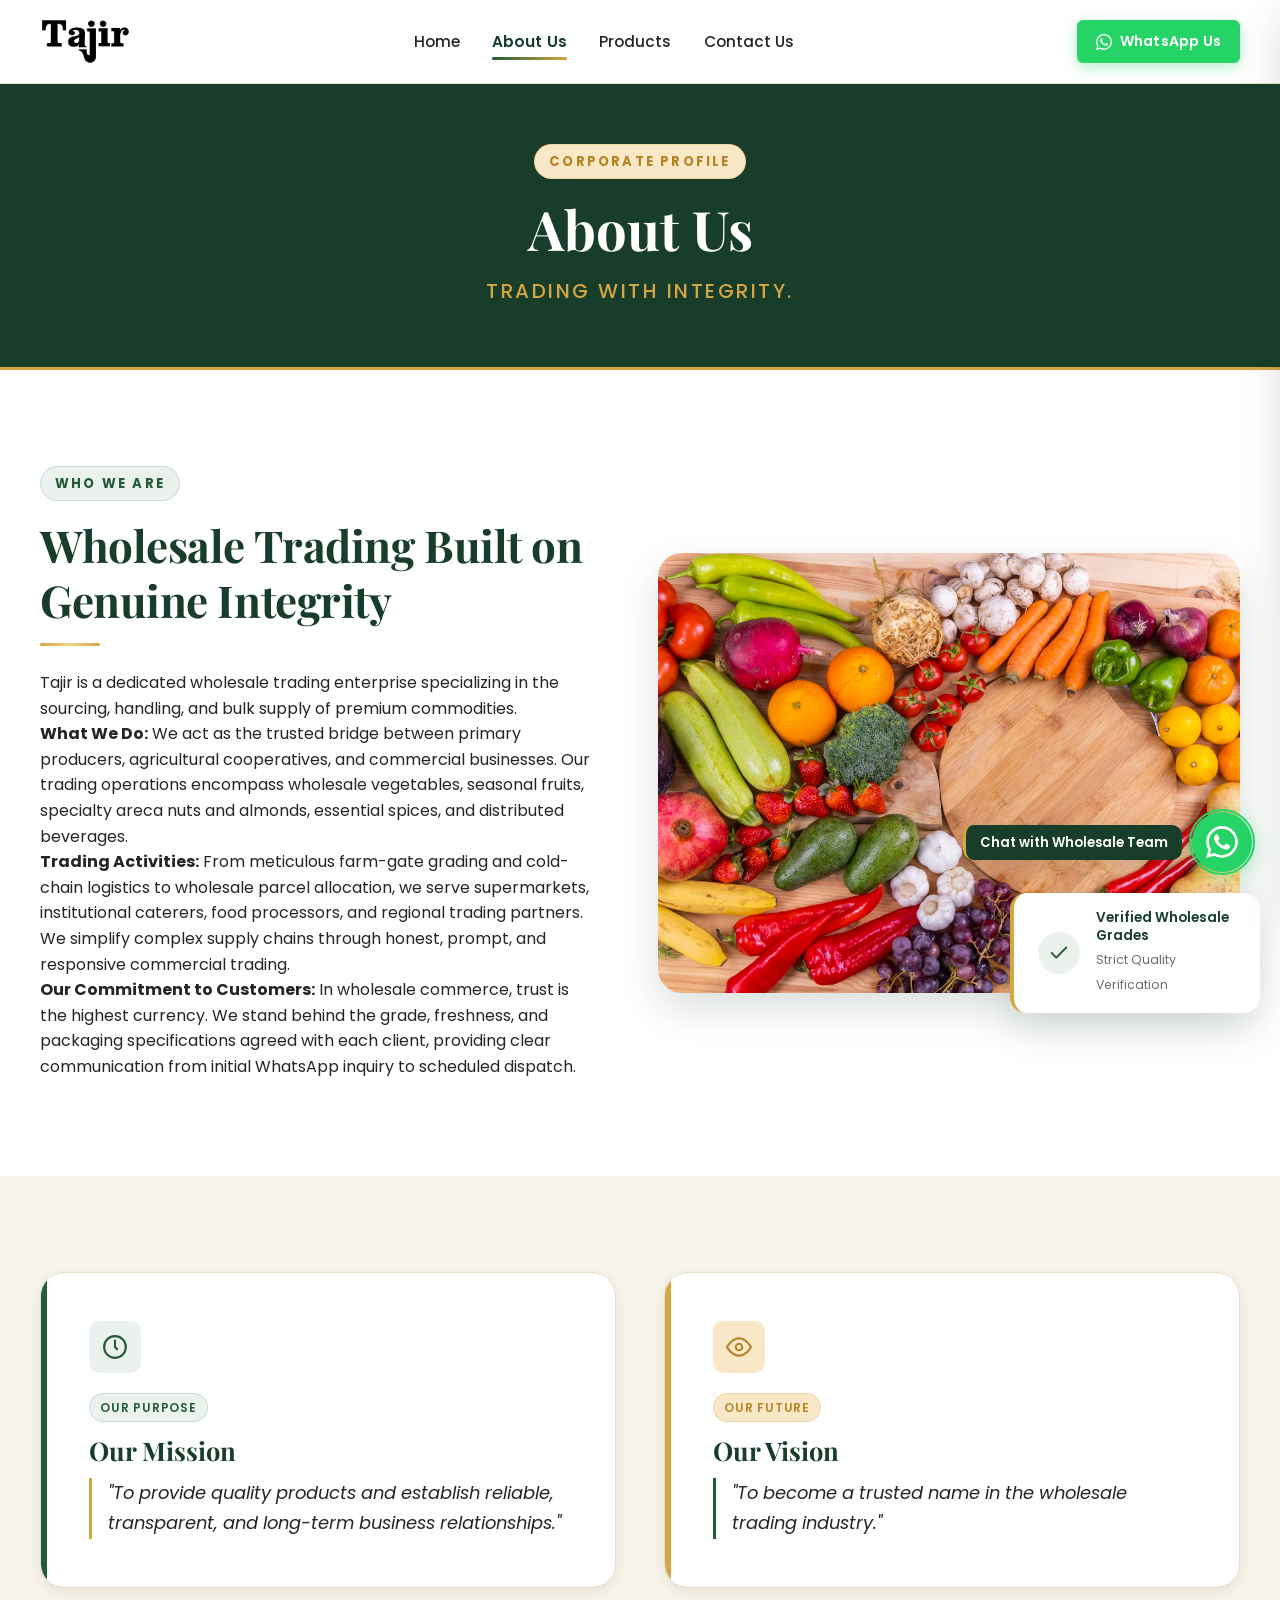
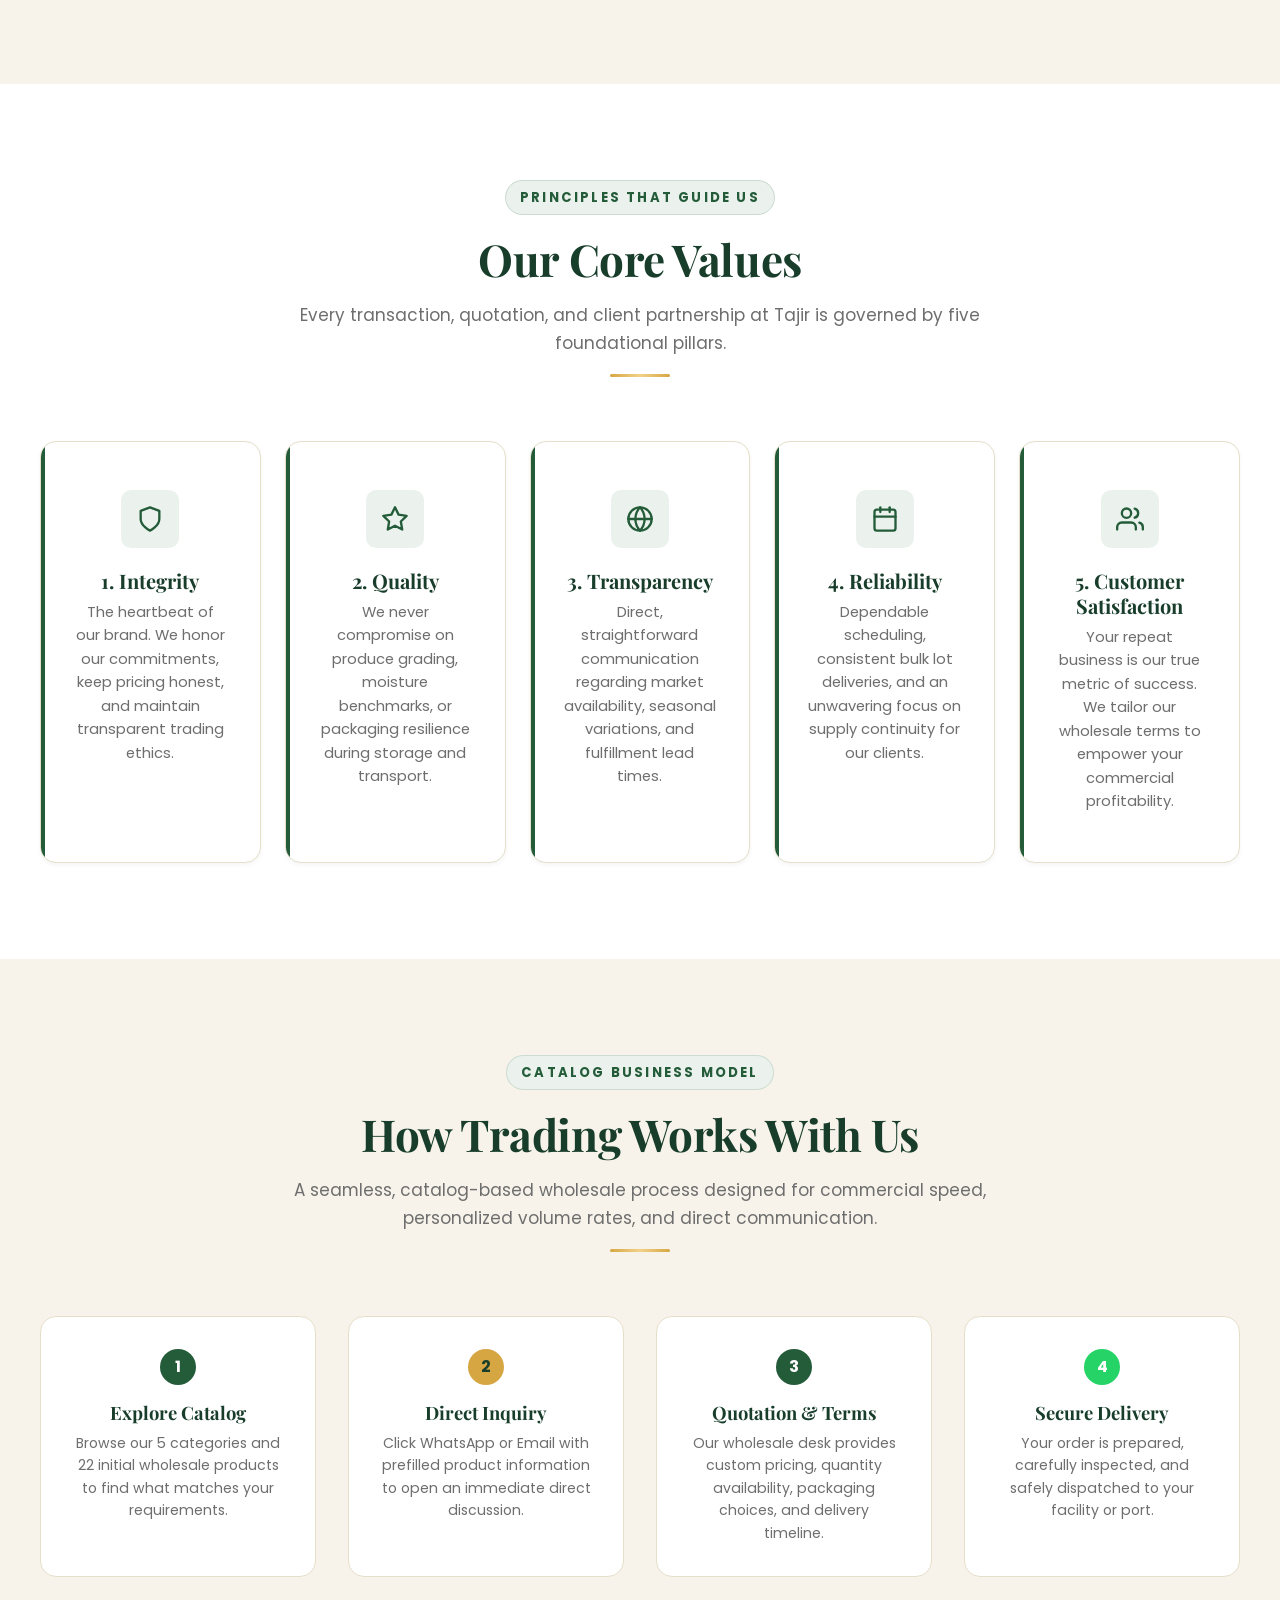
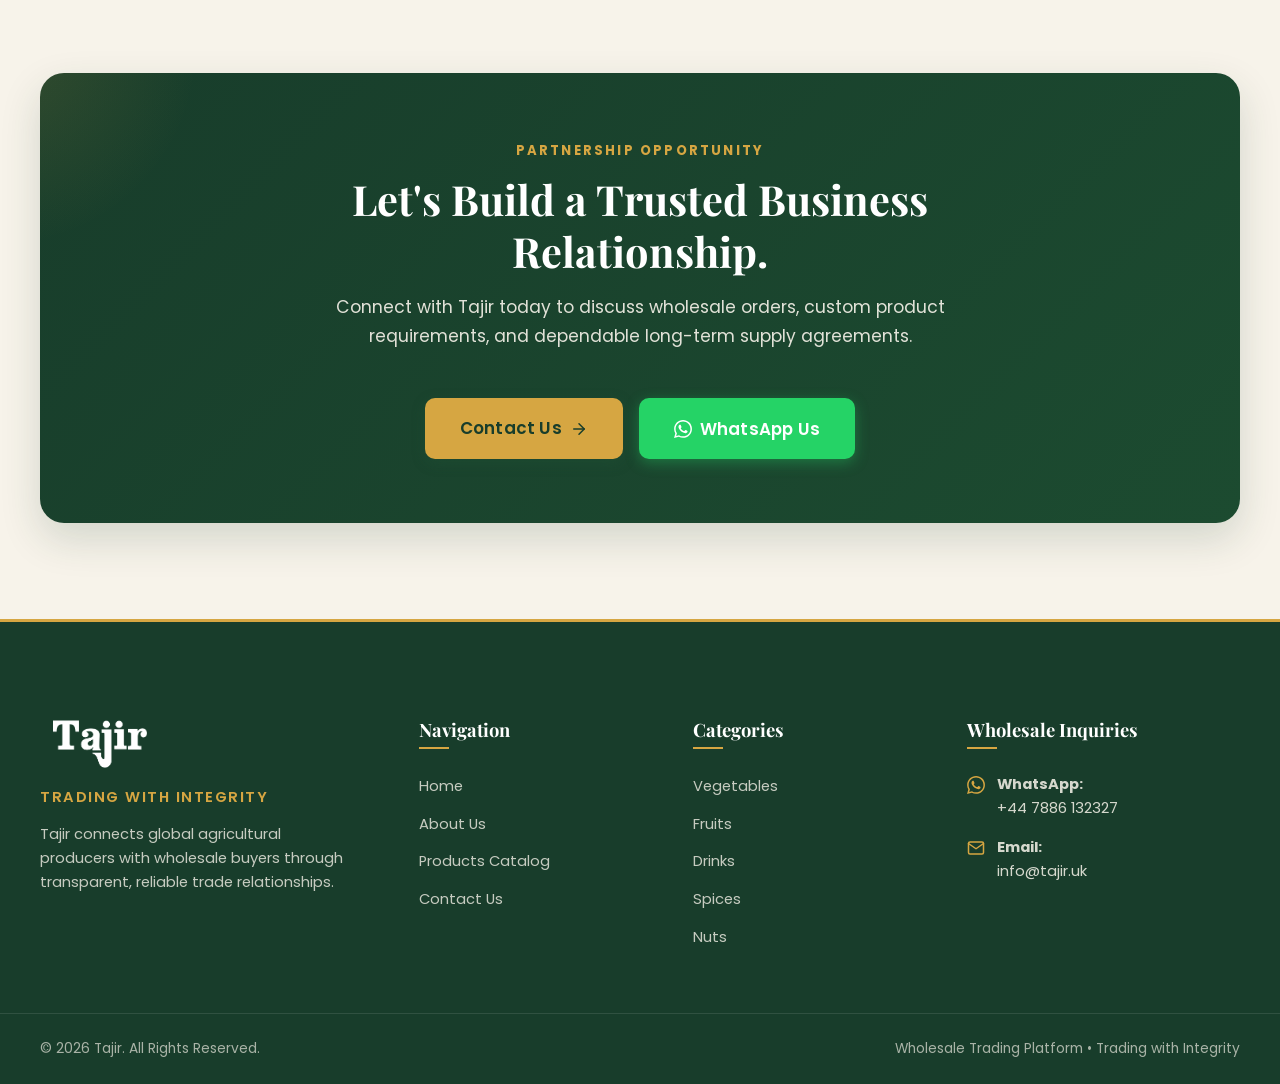
==== commit ad98e5db: "Logo Update" ====
--- a/about.html
+++ b/about.html
@@ -3,12 +3,12 @@
 <head>
     <meta charset="UTF-8">
     <meta name="viewport" content="width=device-width, initial-scale=1.0">
-    <title>About Us — Tajir Trader | Trading with Integrity</title>
-    <meta name="description" content="Learn about Tajir Trader: our wholesale trading philosophy, mission, vision, and core values. Trading with integrity across agricultural produce, spices, nuts, and drinks.">
-    <meta name="keywords" content="About Tajir Trader, wholesale trader, commercial trading company, wholesale mission, trading values">
+    <title>About Us — Tajir | Trading with Integrity</title>
+    <meta name="description" content="Learn about Tajir: our wholesale trading philosophy, mission, vision, and core values. Trading with integrity across agricultural produce, spices, nuts, and drinks.">
+    <meta name="keywords" content="About Tajir, wholesale trader, commercial trading company, wholesale mission, trading values">
     
     <!-- Open Graph Metadata -->
-    <meta property="og:title" content="About Tajir Trader — Trading with Integrity">
+    <meta property="og:title" content="About Tajir — Trading with Integrity">
     <meta property="og:description" content="Discover our mission to provide quality products and establish reliable, transparent, and long-term wholesale relationships.">
     <meta property="og:type" content="website">
     <meta property="og:image" content="assets/images/about.jpg">
@@ -33,8 +33,8 @@
          ==================================================================== -->
     <header class="site-header" id="siteHeader">
         <div class="container header-container">
-            <a href="index.html" class="brand-link" aria-label="Tajir Trader — Homepage">
-                <img src="assets/images/logo.svg" alt="Tajir Trader Logo" class="brand-logo-img" width="220" height="55">
+            <a href="index.html" class="brand-link" aria-label="Tajir — Homepage">
+                <img src="assets/images/logo.svg" alt="Tajir Logo" class="brand-logo-img" width="120" height="63">
             </a>
 
             <nav class="main-nav" aria-label="Primary Navigation">
@@ -69,7 +69,7 @@
     <div class="mobile-nav-drawer" id="mobileNavDrawer" aria-hidden="true">
         <div>
             <div class="mobile-nav-header">
-                <img src="assets/images/logo.svg" alt="Tajir Trader Logo" style="height: 38px; width: auto;">
+                <img src="assets/images/logo.svg" alt="Tajir Logo" style="height: 38px; width: auto;">
                 <button type="button" class="mobile-nav-close-btn" id="mobileNavClose" aria-label="Close navigation menu">&times;</button>
             </div>
             <ul class="mobile-nav-list">
@@ -83,7 +83,7 @@
             <button type="button" class="btn btn-whatsapp" onclick="contactOnWhatsApp('')" style="width: 100%;">
                 WhatsApp Inquiry
             </button>
-            <a href="mailto:info@tajir.uk?subject=General%20Wholesale%20Inquiry%20%E2%80%93%20Tajir%20Trader" class="btn btn-secondary" onclick="contactByEmail(''); return true;" target="_blank" rel="noopener noreferrer" style="width: 100%; display: flex; align-items: center; justify-content: center;">
+            <a href="mailto:info@tajir.uk?subject=General%20Wholesale%20Inquiry%20%E2%80%93%20Tajir" class="btn btn-secondary" onclick="contactByEmail(''); return true;" target="_blank" rel="noopener noreferrer" style="width: 100%; display: flex; align-items: center; justify-content: center;">
                 Email Inquiries
             </a>
         </div>
@@ -115,7 +115,7 @@
                         <div class="gold-divider" style="margin: 0 0 24px 0;"></div>
                         
                         <p class="welcome-lead">
-                            Tajir Trader is a dedicated wholesale trading enterprise specializing in the sourcing, handling, and bulk supply of premium commodities.
+                            Tajir is a dedicated wholesale trading enterprise specializing in the sourcing, handling, and bulk supply of premium commodities.
                         </p>
                         
                         <p>
@@ -132,7 +132,7 @@
                     </div>
 
                     <div class="welcome-image-wrapper">
-                        <img src="assets/images/about.jpg" alt="Agricultural Wholesale Operations — Tajir Trader" class="welcome-main-img" width="560" height="440" loading="lazy">
+                        <img src="assets/images/about.jpg" alt="Agricultural Wholesale Operations — Tajir" class="welcome-main-img" width="560" height="440" loading="lazy">
                         <div class="welcome-floating-badge">
                             <div class="badge-icon">
                                 <svg xmlns="http://www.w3.org/2000/svg" width="22" height="22" viewBox="0 0 24 24" fill="none" stroke="currentColor" stroke-width="2" stroke-linecap="round" stroke-linejoin="round">
@@ -199,7 +199,7 @@
                     <span class="section-tag">Principles That Guide Us</span>
                     <h2 class="section-title">Our Core Values</h2>
                     <p class="section-subtitle">
-                        Every transaction, quotation, and client partnership at Tajir Trader is governed by five foundational pillars.
+                        Every transaction, quotation, and client partnership at Tajir is governed by five foundational pillars.
                     </p>
                     <div class="gold-divider"></div>
                 </div>
@@ -337,7 +337,7 @@
                         <span class="cta-tag">Partnership Opportunity</span>
                         <h2 class="cta-title">Let's Build a Trusted Business Relationship.</h2>
                         <p class="cta-desc">
-                            Connect with Tajir Trader today to discuss wholesale orders, custom product requirements, and dependable long-term supply agreements.
+                            Connect with Tajir today to discuss wholesale orders, custom product requirements, and dependable long-term supply agreements.
                         </p>
                         <div class="cta-actions">
                             <a href="contact.html" class="btn btn-primary btn-lg" style="background-color: var(--color-golden); color: var(--color-forest-dark);">
@@ -367,11 +367,11 @@
         <div class="container footer-grid">
             <div class="footer-brand">
                 <a href="index.html">
-                    <img src="assets/images/logo.svg" alt="Tajir Trader" class="footer-logo-img" width="220" height="55">
+                    <img src="assets/images/logo.svg" alt="Tajir" class="footer-logo-img" width="120" height="63">
                 </a>
                 <p class="footer-tagline">Trading with Integrity</p>
                 <p class="footer-intro">
-                    Tajir Trader connects global agricultural producers with wholesale buyers through transparent, reliable trade relationships.
+                    Tajir connects global agricultural producers with wholesale buyers through transparent, reliable trade relationships.
                 </p>
             </div>
 
@@ -424,7 +424,7 @@
 
         <div class="footer-bottom">
             <div class="container footer-bottom-flex">
-                <p>&copy; 2026 Tajir Trader. All Rights Reserved.</p>
+                <p>&copy; 2026 Tajir. All Rights Reserved.</p>
                 <p>Wholesale Trading Platform &bull; Trading with Integrity</p>
             </div>
         </div>
@@ -433,7 +433,7 @@
     <!-- Floating WhatsApp -->
     <div class="floating-whatsapp">
         <span class="floating-whatsapp-tooltip">Chat with Wholesale Team</span>
-        <a href="javascript:void(0)" class="floating-whatsapp-btn" id="floatingWhatsAppBtn" aria-label="Contact Tajir Trader on WhatsApp">
+        <a href="javascript:void(0)" class="floating-whatsapp-btn" id="floatingWhatsAppBtn" aria-label="Contact Tajir on WhatsApp">
             <span class="floating-whatsapp-pulse"></span>
             <svg xmlns="http://www.w3.org/2000/svg" width="32" height="32" viewBox="0 0 24 24" fill="currentColor">
                 <path d="M.057 24l1.687-6.163c-1.041-1.804-1.588-3.849-1.587-5.946.003-6.556 5.338-11.891 11.893-11.891 3.181.001 6.167 1.24 8.413 3.488 2.245 2.248 3.481 5.236 3.48 8.414-.003 6.557-5.338 11.892-11.893 11.892-1.99-.001-3.951-.5-5.688-1.448l-6.305 1.654zm6.597-3.807c1.676.995 3.276 1.591 5.392 1.592 5.448 0 9.886-4.434 9.889-9.885.002-5.462-4.415-9.89-9.881-9.892-5.452 0-9.887 4.434-9.889 9.884-.001 2.225.651 3.891 1.746 5.634l-.999 3.648 3.742-.981zm11.387-5.464c-.074-.124-.272-.198-.57-.347-.297-.149-1.758-.868-2.031-.967-.272-.099-.47-.149-.669.149-.198.297-.768.967-.941 1.165-.173.198-.347.223-.644.074-.297-.149-1.255-.462-2.39-1.475-.883-.788-1.48-1.761-1.653-2.059-.173-.297-.018-.458.13-.606.134-.133.297-.347.446-.521.151-.172.2-.296.3-.495.099-.198.05-.372-.025-.521-.075-.148-.669-1.611-.916-2.206-.242-.579-.487-.501-.669-.51l-.57-.01c-.198 0-.52.074-.792.372s-1.04 1.016-1.04 2.479 1.065 2.876 1.213 3.074c.149.198 2.095 3.2 5.076 4.487.709.306 1.263.489 1.694.626.712.226 1.36.194 1.872.118.571-.085 1.758-.719 2.006-1.413.248-.695.248-1.29.173-1.414z"/>
--- a/css/style.css
+++ b/css/style.css
@@ -1,5 +1,5 @@
 /* ==========================================================================
-   TAJIR TRADER — Main Stylesheet
+   TAJIR — Main Stylesheet
    Brand Tagline: Trading with Integrity
    Version: 2.0
    ========================================================================== */
--- a/css/responsive.css
+++ b/css/responsive.css
@@ -1,5 +1,5 @@
 /* ==========================================================================
-   TAJIR TRADER — Comprehensive Responsive Stylesheet
+   TAJIR — Comprehensive Responsive Stylesheet
    File: css/responsive.css
    Version: 2.1 — Mobile Optimization Overhaul
    ========================================================================== */
